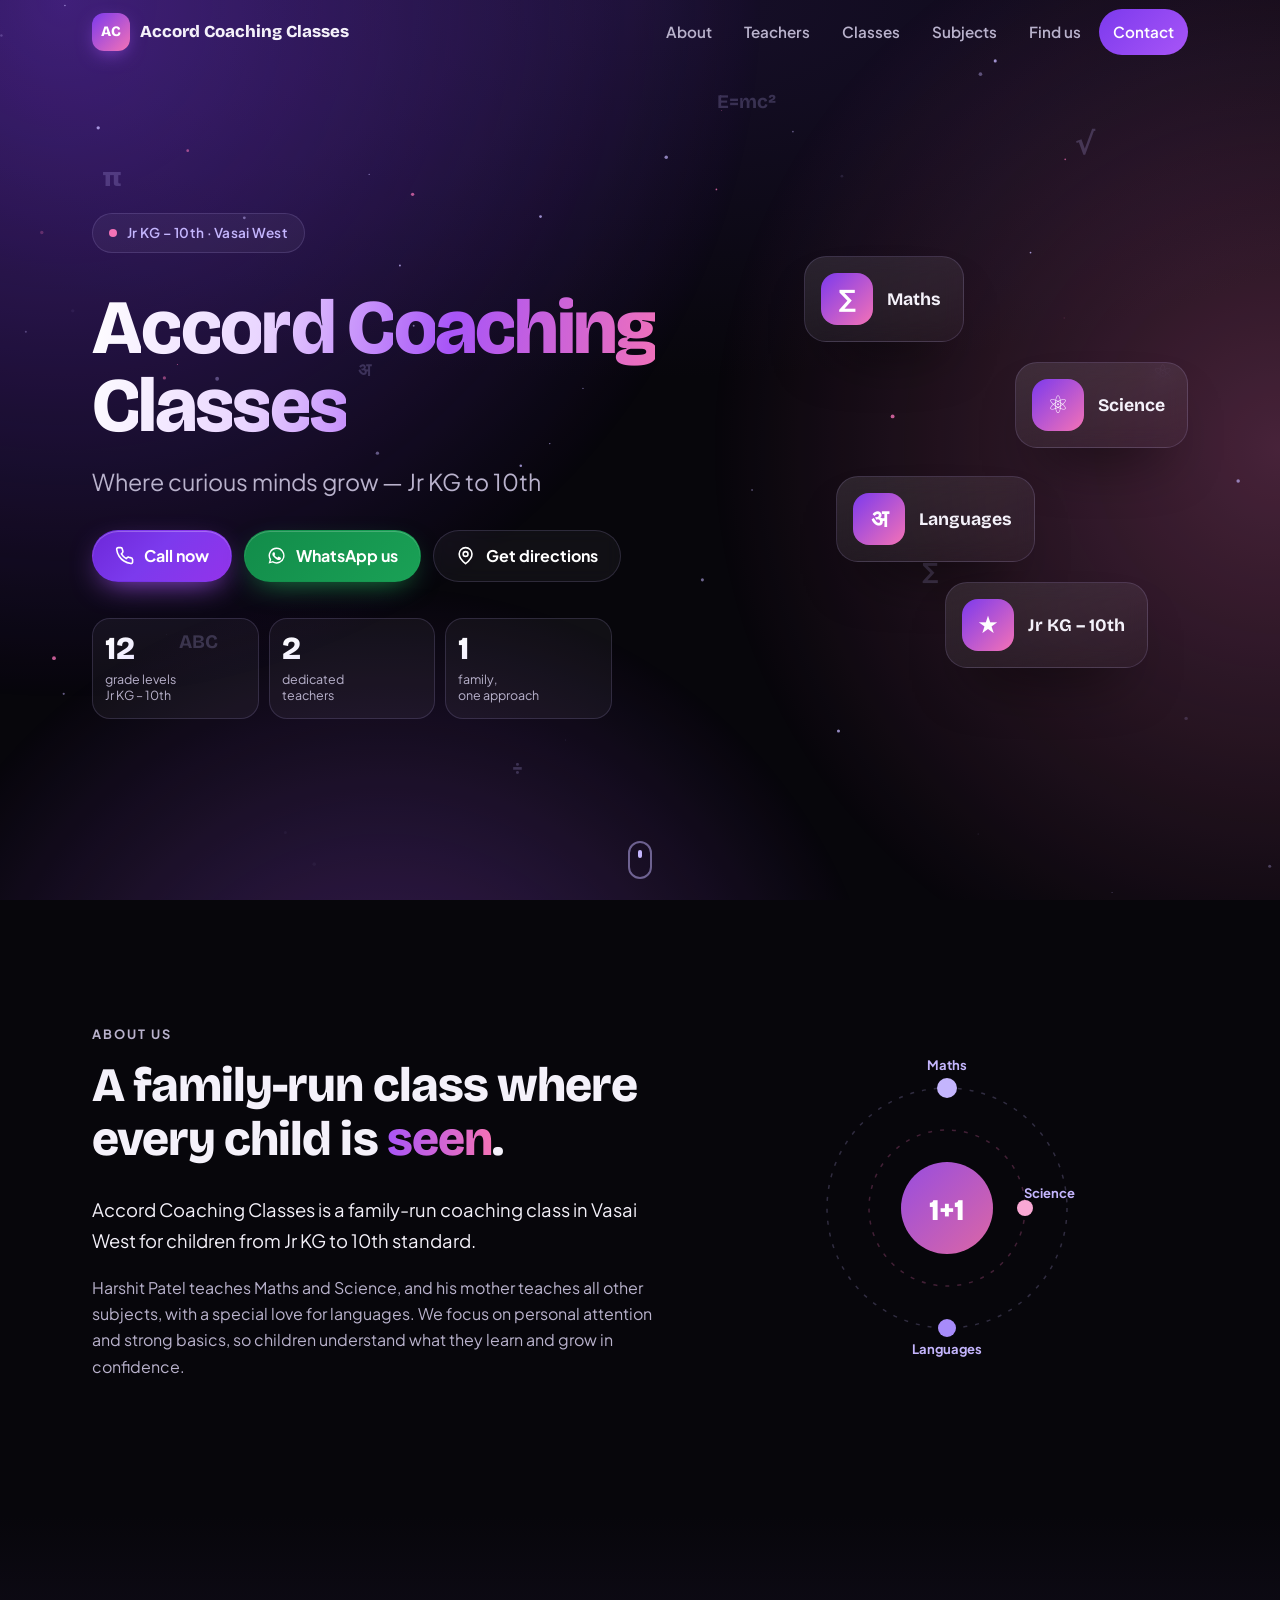
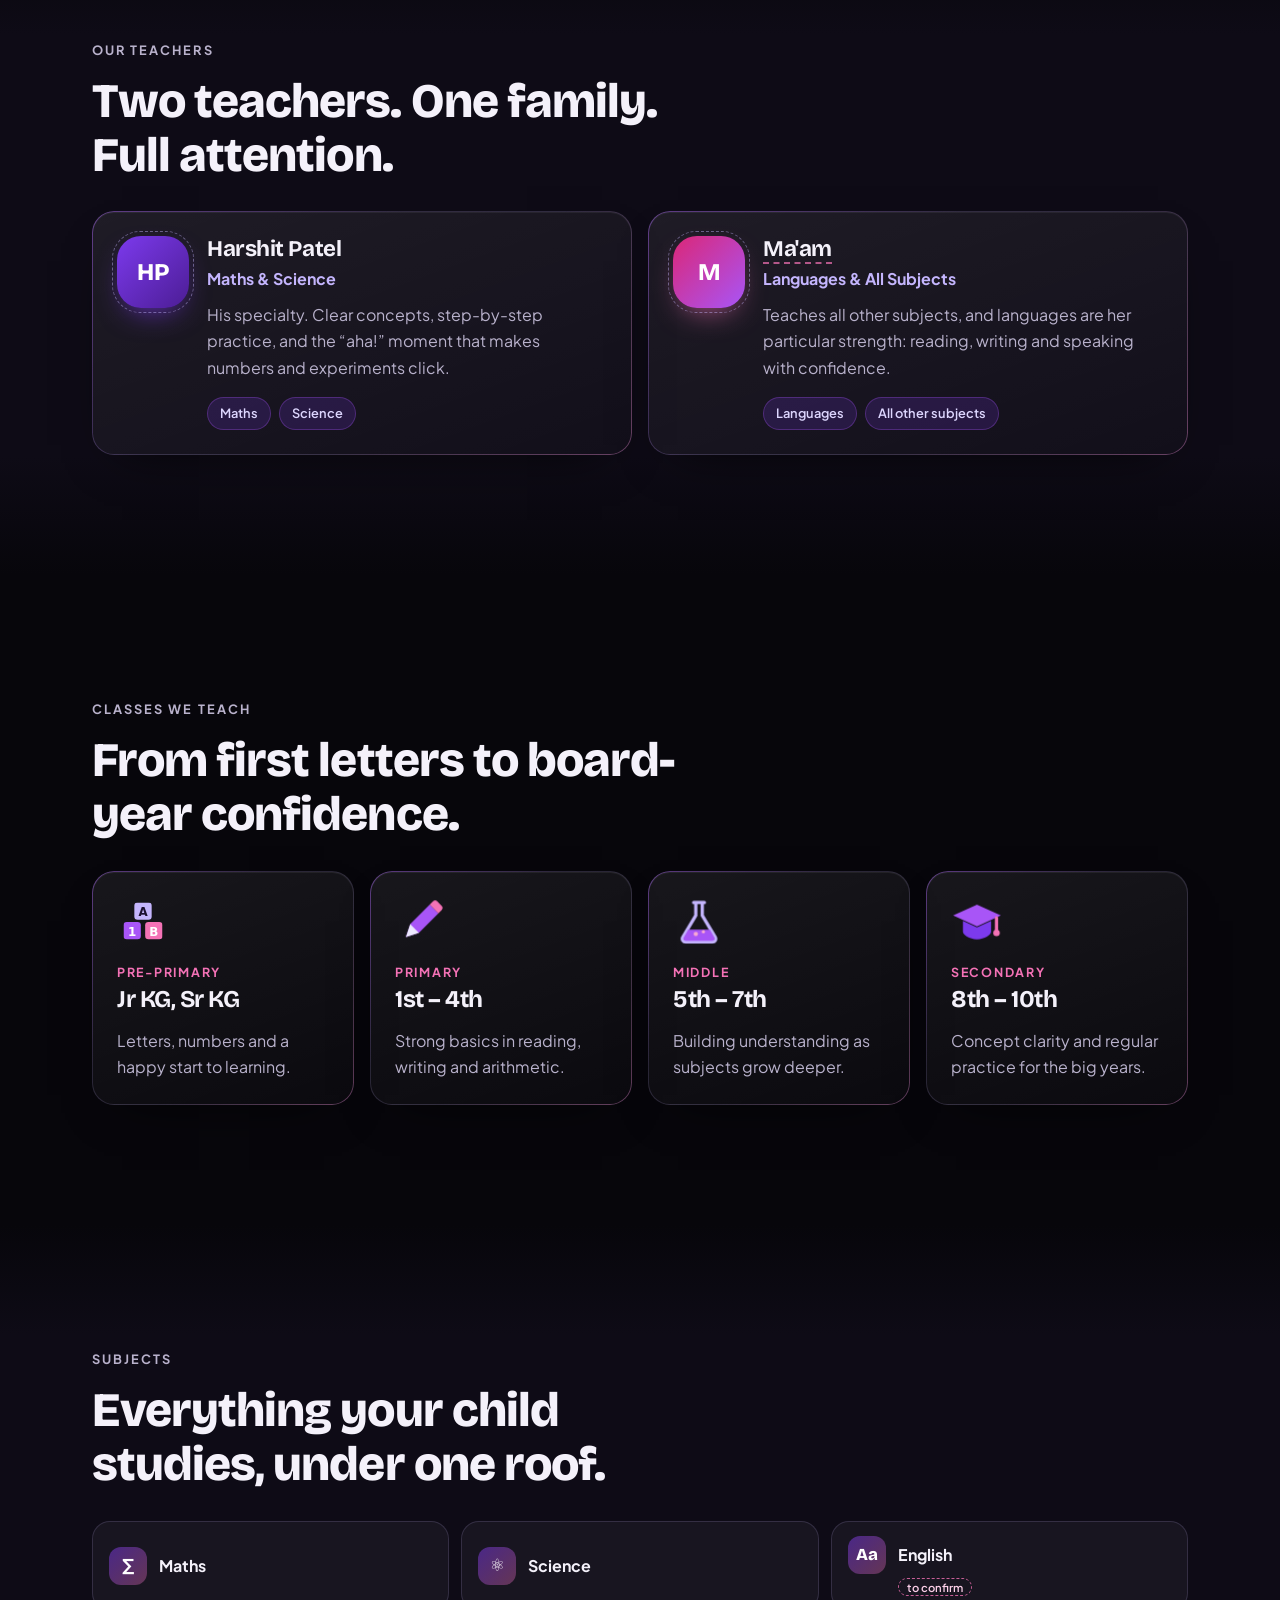
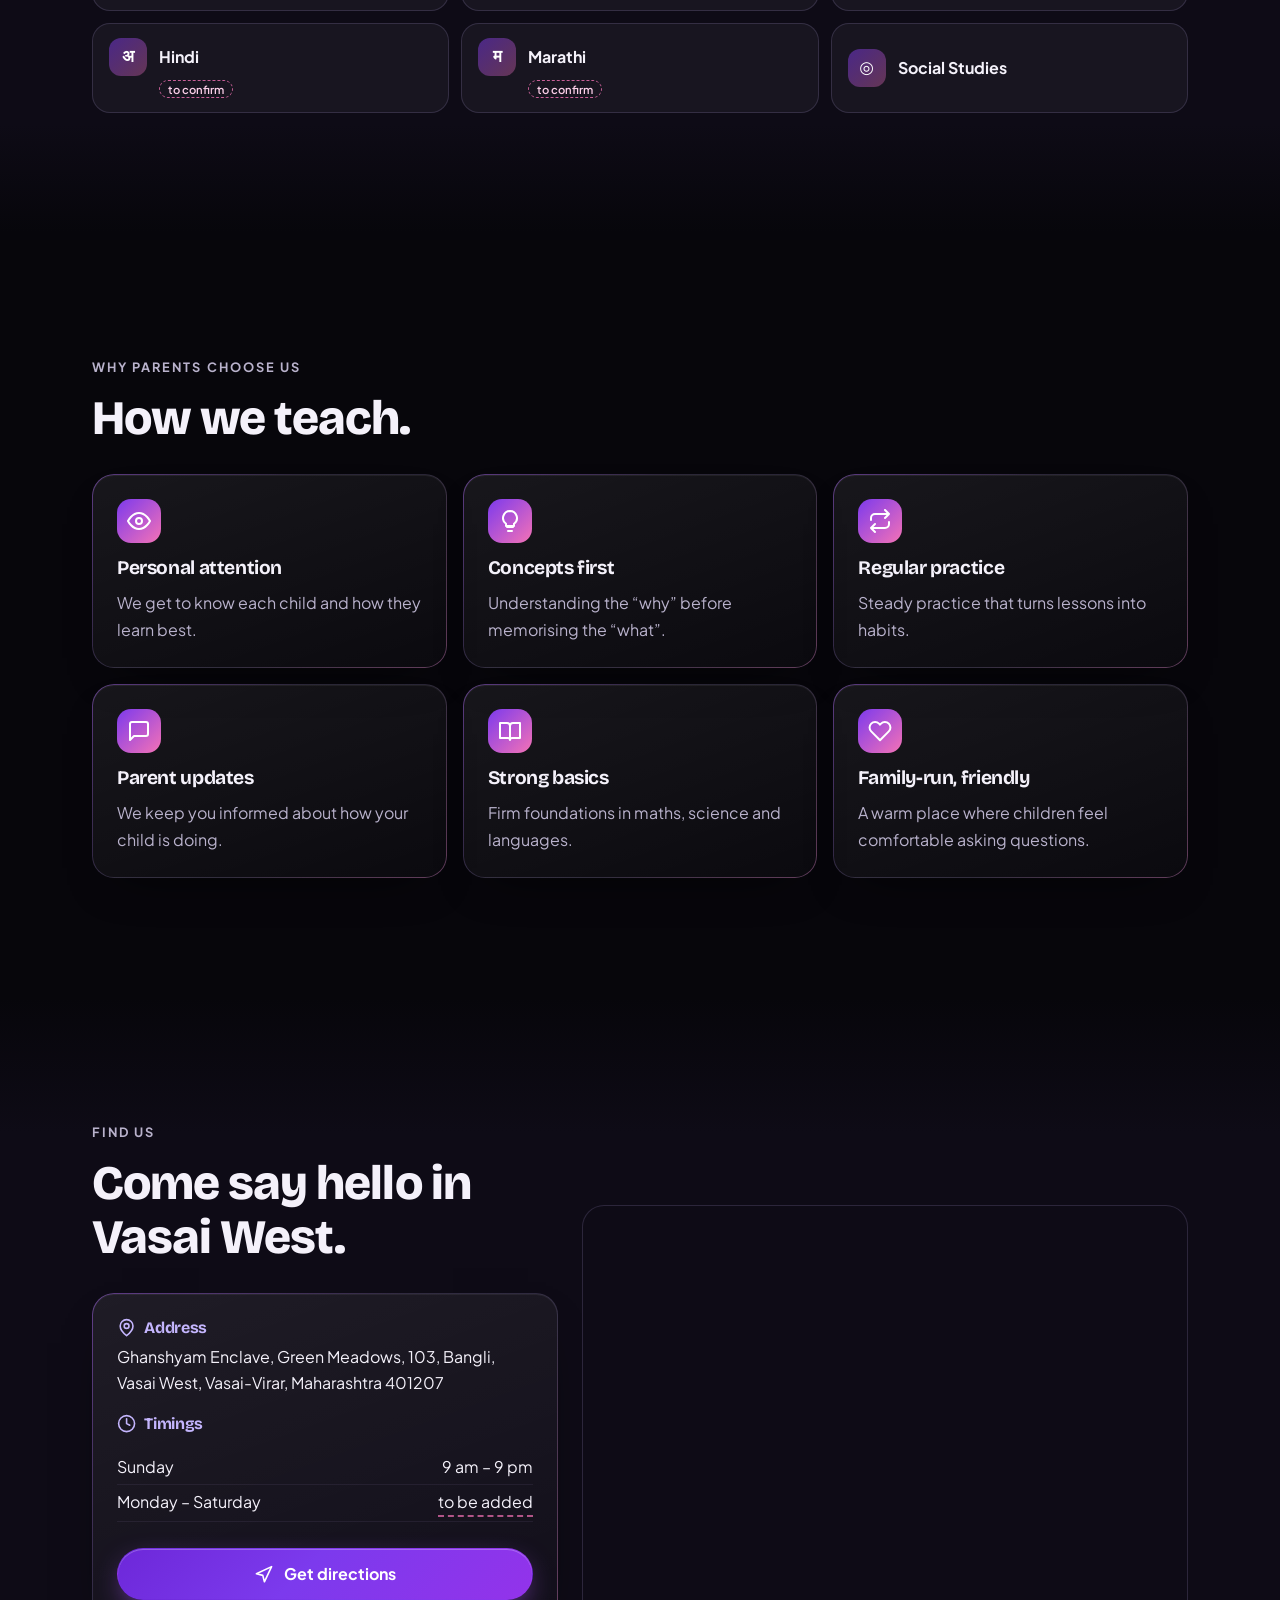
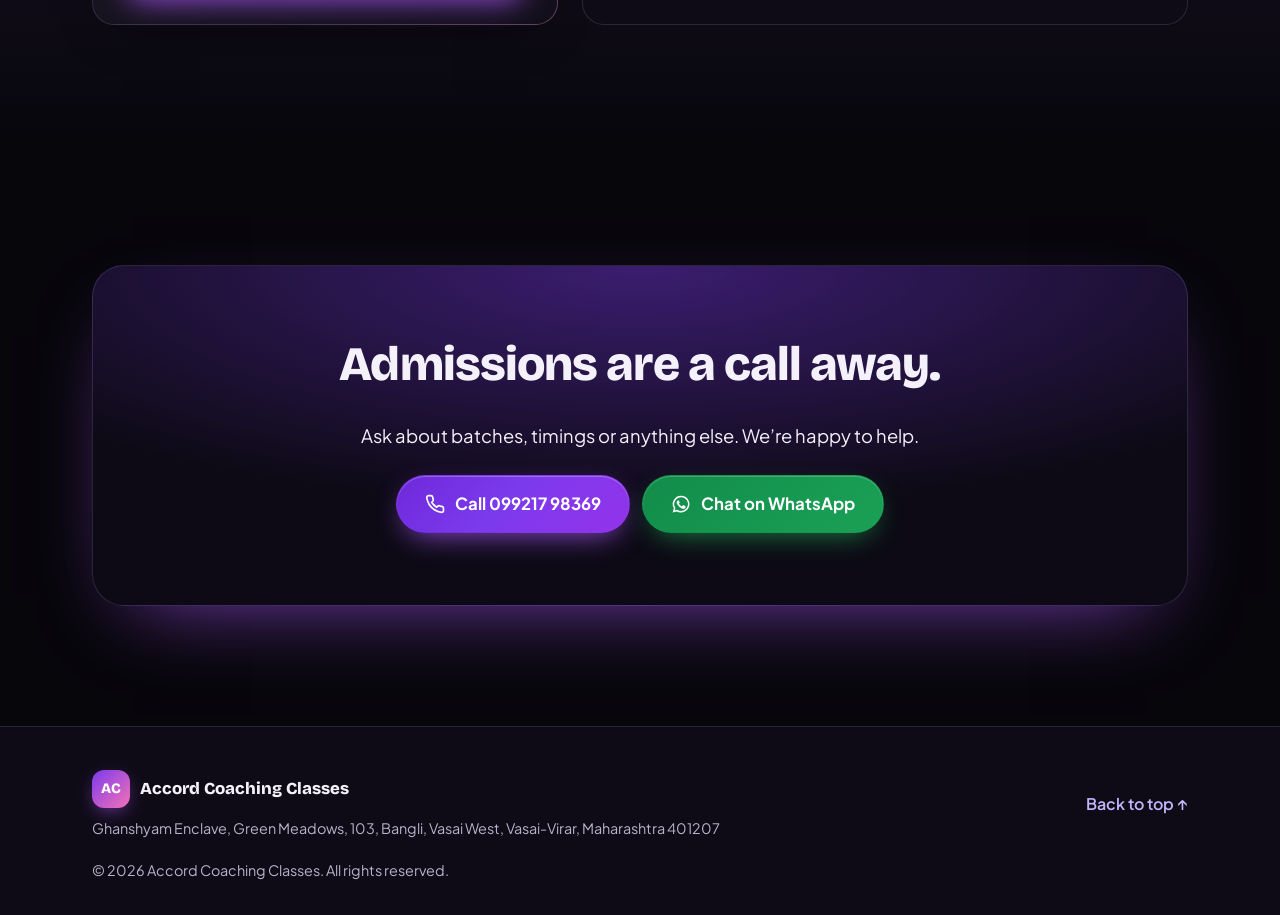
==== index.html @ a14f1a7f "Deploy site 2026-11-15T14:51Z" ====
<!doctype html>
<html lang="en">
<head>
  <meta charset="utf-8">
  <meta name="viewport" content="width=device-width, initial-scale=1, viewport-fit=cover">
  <title>Accord Coaching Classes, Vasai West | Jr KG to 10th</title>
  <meta name="description" content="Accord Coaching Classes, Vasai West: a family-run coaching class for Jr KG to 10th standard. Maths &amp; Science with Harshit Patel; languages and all other subjects with Ma'am.">
  <meta name="theme-color" content="#07060B">
  <meta name="color-scheme" content="dark">
  <link rel="canonical" href="https://harshipatel2006.github.io/accord-coaching-classes-vasai/">

  <meta property="og:type" content="website">
  <meta property="og:site_name" content="Accord Coaching Classes">
  <meta property="og:title" content="Accord Coaching Classes, Vasai West | Jr KG to 10th">
  <meta property="og:description" content="Jr KG to 10th. Maths &amp; Science with Harshit Patel; languages and all other subjects with Ma'am. Family-run, personal attention.">
  <meta property="og:image" content="https://harshipatel2006.github.io/accord-coaching-classes-vasai/assets/og-image.png">
  <meta property="og:image:width" content="1200">
  <meta property="og:image:height" content="630">
  <meta property="og:image:alt" content="Accord Coaching Classes, Vasai West: Jr KG to 10th, Maths, Science and languages">
  <meta property="og:url" content="https://harshipatel2006.github.io/accord-coaching-classes-vasai/">
  <meta property="og:locale" content="en_IN">
  <meta name="twitter:card" content="summary_large_image">
  <meta name="twitter:title" content="Accord Coaching Classes, Vasai West | Jr KG to 10th">
  <meta name="twitter:description" content="Jr KG to 10th. Maths &amp; Science, languages and all subjects. Family-run, personal attention.">
  <meta name="twitter:image" content="https://harshipatel2006.github.io/accord-coaching-classes-vasai/assets/og-image.png">

  <link rel="icon" href="assets/favicon.svg" type="image/svg+xml">
  <link rel="icon" href="assets/favicon-32.png" sizes="32x32" type="image/png">
  <link rel="apple-touch-icon" href="assets/apple-touch-icon.png">
  <link rel="preload" href="assets/fonts/bricolage.woff2" as="font" type="font/woff2" crossorigin>
  <link rel="preload" href="assets/fonts/jakarta.woff2" as="font" type="font/woff2" crossorigin>
  <link rel="stylesheet" href="styles.css">
  <script type="application/ld+json">{"@context":"https://schema.org","@type":["EducationalOrganization","LocalBusiness"],"name":"Accord Coaching Classes","description":"Family-run coaching classes in Vasai West for Jr KG to 10th standard.","address":{"@type":"PostalAddress","streetAddress":"Ghanshyam Enclave, Green Meadows, 103, Bangli, Vasai West, Vasai-Virar, Maharashtra 401207","addressLocality":"Vasai West","addressRegion":"Maharashtra","postalCode":"401207","addressCountry":"IN"},"telephone":"+919921798369","url":"https://harshipatel2006.github.io/accord-coaching-classes-vasai/","image":"https://harshipatel2006.github.io/accord-coaching-classes-vasai/assets/og-image.png","geo":{"@type":"GeoCoordinates","latitude":19.3645756,"longitude":72.8074277},"hasMap":"https://www.google.com/maps?q=19.3645756,72.8074277","openingHoursSpecification":[{"@type":"OpeningHoursSpecification","dayOfWeek":"https://schema.org/Sunday","opens":"09:00","closes":"21:00"}]}</script>
</head>
<body>
  <a class="skip" href="#main">Skip to content</a>

  <header class="topbar" id="top">
    <div class="wrap topbar__in">
      <a class="brand" href="#hero">
        <span class="brand__mark" aria-hidden="true">AC</span>
        <span class="brand__name">Accord Coaching Classes</span>
      </a>
      <nav class="nav" aria-label="Sections">
        <a href="#about">About</a>
        <a href="#teachers">Teachers</a>
        <a href="#classes">Classes</a>
        <a href="#subjects">Subjects</a>
        <a href="#find-us">Find us</a>
        <a class="nav__cta" href="#contact">Contact</a>
      </nav>
    </div>
  </header>

  <main id="main">
    <!-- 1. Hero -->
    <section class="hero" id="hero" aria-labelledby="hero-title">
      <div class="aurora" aria-hidden="true">
        <span class="aurora__blob aurora__blob--a"></span>
        <span class="aurora__blob aurora__blob--b"></span>
        <span class="aurora__blob aurora__blob--c"></span>
      </div>
      <canvas class="stars" id="stars" aria-hidden="true"></canvas>
      <div class="symbols" aria-hidden="true">
        <span style="--x:8%;--y:18%;--d:0s;--s:1.6rem">π</span>
        <span style="--x:84%;--y:14%;--d:-3s;--s:1.9rem">√</span>
        <span style="--x:72%;--y:62%;--d:-6s;--s:1.4rem">∑</span>
        <span style="--x:14%;--y:70%;--d:-2s;--s:1.2rem">ABC</span>
        <span style="--x:90%;--y:40%;--d:-8s;--s:1.5rem">⚛</span>
        <span style="--x:40%;--y:84%;--d:-5s;--s:1.3rem">÷</span>
        <span style="--x:56%;--y:10%;--d:-9s;--s:1.2rem">E=mc²</span>
        <span style="--x:28%;--y:40%;--d:-11s;--s:1.1rem">अ</span>
      </div>

      <div class="wrap hero__in">
        <p class="eyebrow reveal" data-reveal="up"><span class="dot" aria-hidden="true"></span> Jr KG – 10th · Vasai West</p>
        <h1 class="hero__title" id="hero-title"><span class="hero__name" data-letters>Accord Coaching Classes</span></h1>
        <p class="hero__tag reveal" data-reveal="up" style="--i:2">Where curious minds grow — Jr KG to 10th</p>
        <div class="hero__ctas reveal" data-reveal="up" style="--i:3">
          <a class="btn btn--primary" href="tel:+919921798369" data-ripple>
            <svg class="i" aria-hidden="true"><use href="#i-phone"/></svg> Call now
          </a>
          <a class="btn btn--wa" href="https://wa.me/919921798369?text=Hi%2C%20I%27d%20like%20to%20know%20about%20admissions" target="_blank" rel="noopener" data-ripple>
            <svg class="i" aria-hidden="true"><use href="#i-wa"/></svg> WhatsApp us
          </a>
          <a class="btn btn--ghost" href="https://www.google.com/maps/dir/?api=1&amp;destination=19.3645756%2C72.8074277" target="_blank" rel="noopener" data-ripple>
            <svg class="i" aria-hidden="true"><use href="#i-pin"/></svg> Get directions
          </a>
        </div>
        <ul class="stats reveal" data-reveal="up" style="--i:4" aria-label="At a glance">
          <li><strong><span data-count="12">12</span></strong><span>grade levels<br>Jr KG – 10th</span></li>
          <li><strong><span data-count="2">2</span></strong><span>dedicated<br>teachers</span></li>
          <li><strong>1</strong><span>family,<br>one approach</span></li>
        </ul>
      </div>
      <div class="hero__art" aria-hidden="true">
        <div class="tile tile--a"><span class="tile__sym">∑</span><span>Maths</span></div>
        <div class="tile tile--b"><span class="tile__sym">⚛</span><span>Science</span></div>
        <div class="tile tile--c"><span class="tile__sym">अ</span><span>Languages</span></div>
        <div class="tile tile--d"><span class="tile__sym">★</span><span>Jr KG – 10th</span></div>
      </div>
      <a class="scrollcue" href="#about" aria-label="Scroll to About"><span aria-hidden="true"></span></a>
    </section>

    <!-- 2. About -->
    <section class="section" id="about" aria-labelledby="about-title">
      <div class="wrap about">
        <div class="about__text">
          <p class="kicker reveal" data-reveal="up">About us</p>
          <h2 id="about-title" class="reveal" data-reveal="up" style="--i:1">A family-run class where every child is <em>seen</em>.</h2>
          <p class="lead reveal" data-reveal="up" style="--i:2">Accord Coaching Classes is a family-run coaching class in Vasai West for children from Jr KG to 10th standard.</p>
          <p class="reveal" data-reveal="up" style="--i:3">Harshit Patel teaches Maths and Science, and his mother teaches all other subjects, with a special love for languages. We focus on personal attention and strong basics, so children understand what they learn and grow in confidence.</p>
        </div>
        <div class="about__art reveal" data-reveal="scale" style="--i:2" aria-hidden="true">
          <svg viewBox="0 0 320 320" class="orbit">
            <defs>
              <linearGradient id="g-orb" x1="0" y1="0" x2="1" y2="1">
                <stop offset="0" stop-color="#A855F7"/><stop offset="1" stop-color="#F472B6"/>
              </linearGradient>
            </defs>
            <circle cx="160" cy="160" r="120" class="orbit__ring"/>
            <circle cx="160" cy="160" r="78" class="orbit__ring orbit__ring--2"/>
            <circle cx="160" cy="160" r="46" fill="url(#g-orb)" opacity=".9"/>
            <text x="160" y="172" text-anchor="middle" class="orbit__core">1+1</text>
            <g class="orbit__spin"><circle cx="160" cy="40" r="10" fill="#C4B5FD"/><text x="160" y="22" text-anchor="middle" class="orbit__lbl">Maths</text></g>
            <g class="orbit__spin orbit__spin--2"><circle cx="238" cy="160" r="8" fill="#F9A8D4"/><text x="262" y="150" text-anchor="middle" class="orbit__lbl">Science</text></g>
            <g class="orbit__spin orbit__spin--3"><circle cx="160" cy="280" r="9" fill="#A78BFA"/><text x="160" y="306" text-anchor="middle" class="orbit__lbl">Languages</text></g>
          </svg>
        </div>
      </div>
    </section>

    <!-- 3. Teachers -->
    <section class="section section--alt" id="teachers" aria-labelledby="teachers-title">
      <div class="wrap">
        <p class="kicker reveal" data-reveal="up">Our teachers</p>
        <h2 id="teachers-title" class="reveal" data-reveal="up" style="--i:1">Two teachers. One family. Full attention.</h2>
        <div class="grid grid--2">
          <article class="card teacher reveal" data-reveal="up" data-tilt style="--i:2">
            <div class="avatar" aria-hidden="true"><span>HP</span></div>
            <div>
              <h3>Harshit Patel</h3>
              <p class="teacher__role">Maths &amp; Science</p>
              <p>His specialty. Clear concepts, step-by-step practice, and the “aha!” moment that makes numbers and experiments click.</p>
              <ul class="tags"><li>Maths</li><li>Science</li></ul>
            </div>
          </article>
          <article class="card teacher reveal" data-reveal="up" data-tilt style="--i:3">
            <div class="avatar avatar--pink" aria-hidden="true"><span>M</span></div>
            <div>
              <h3><span class="ph">Ma'am</span></h3>
              <p class="teacher__role">Languages &amp; All Subjects</p>
              <p>Teaches all other subjects, and languages are her particular strength: reading, writing and speaking with confidence.</p>
              <ul class="tags"><li>Languages</li><li>All other subjects</li></ul>
            </div>
          </article>
        </div>
      </div>
    </section>

    <!-- 4. Classes -->
    <section class="section" id="classes" aria-labelledby="classes-title">
      <div class="wrap">
        <p class="kicker reveal" data-reveal="up">Classes we teach</p>
        <h2 id="classes-title" class="reveal" data-reveal="up" style="--i:1">From first letters to board-year confidence.</h2>
        <div class="grid grid--4">
          <article class="card level reveal" data-reveal="up" data-tilt style="--i:1">
            <svg class="level__icon" aria-hidden="true"><use href="#i-blocks"/></svg>
            <p class="level__band">Pre-Primary</p>
            <h3>Jr KG, Sr KG</h3>
            <p>Letters, numbers and a happy start to learning.</p>
          </article>
          <article class="card level reveal" data-reveal="up" data-tilt style="--i:2">
            <svg class="level__icon" aria-hidden="true"><use href="#i-pencil"/></svg>
            <p class="level__band">Primary</p>
            <h3>1st – 4th</h3>
            <p>Strong basics in reading, writing and arithmetic.</p>
          </article>
          <article class="card level reveal" data-reveal="up" data-tilt style="--i:3">
            <svg class="level__icon" aria-hidden="true"><use href="#i-flask"/></svg>
            <p class="level__band">Middle</p>
            <h3>5th – 7th</h3>
            <p>Building understanding as subjects grow deeper.</p>
          </article>
          <article class="card level reveal" data-reveal="up" data-tilt style="--i:4">
            <svg class="level__icon" aria-hidden="true"><use href="#i-cap"/></svg>
            <p class="level__band">Secondary</p>
            <h3>8th – 10th</h3>
            <p>Concept clarity and regular practice for the big years.</p>
          </article>
        </div>
      </div>
    </section>

    <!-- 5. Subjects -->
    <section class="section section--alt" id="subjects" aria-labelledby="subjects-title">
      <div class="wrap">
        <p class="kicker reveal" data-reveal="up">Subjects</p>
        <h2 id="subjects-title" class="reveal" data-reveal="up" style="--i:1">Everything your child studies, under one roof.</h2>
        <ul class="subjects">
          <li class="subject reveal" data-reveal="scale" style="--i:1"><span class="subject__sym" aria-hidden="true">∑</span>Maths</li>
          <li class="subject reveal" data-reveal="scale" style="--i:2"><span class="subject__sym" aria-hidden="true">⚛</span>Science</li>
          <li class="subject reveal" data-reveal="scale" style="--i:3"><span class="subject__sym" aria-hidden="true">Aa</span>English <small class="ph ph--tag">to confirm</small></li>
          <li class="subject reveal" data-reveal="scale" style="--i:4"><span class="subject__sym" aria-hidden="true">अ</span>Hindi <small class="ph ph--tag">to confirm</small></li>
          <li class="subject reveal" data-reveal="scale" style="--i:5"><span class="subject__sym" aria-hidden="true">म</span>Marathi <small class="ph ph--tag">to confirm</small></li>
          <li class="subject reveal" data-reveal="scale" style="--i:6"><span class="subject__sym" aria-hidden="true">◎</span>Social Studies</li>
        </ul>
      </div>
    </section>

    <!-- 6. Why parents choose us -->
    <section class="section" id="why" aria-labelledby="why-title">
      <div class="wrap">
        <p class="kicker reveal" data-reveal="up">Why parents choose us</p>
        <h2 id="why-title" class="reveal" data-reveal="up" style="--i:1">How we teach.</h2>
        <div class="grid grid--3">
          <article class="card why reveal" data-reveal="up" data-tilt style="--i:1"><svg class="why__icon" aria-hidden="true"><use href="#i-eye"/></svg><h3>Personal attention</h3><p>We get to know each child and how they learn best.</p></article>
          <article class="card why reveal" data-reveal="up" data-tilt style="--i:2"><svg class="why__icon" aria-hidden="true"><use href="#i-bulb"/></svg><h3>Concepts first</h3><p>Understanding the “why” before memorising the “what”.</p></article>
          <article class="card why reveal" data-reveal="up" data-tilt style="--i:3"><svg class="why__icon" aria-hidden="true"><use href="#i-repeat"/></svg><h3>Regular practice</h3><p>Steady practice that turns lessons into habits.</p></article>
          <article class="card why reveal" data-reveal="up" data-tilt style="--i:4"><svg class="why__icon" aria-hidden="true"><use href="#i-chat"/></svg><h3>Parent updates</h3><p>We keep you informed about how your child is doing.</p></article>
          <article class="card why reveal" data-reveal="up" data-tilt style="--i:5"><svg class="why__icon" aria-hidden="true"><use href="#i-book"/></svg><h3>Strong basics</h3><p>Firm foundations in maths, science and languages.</p></article>
          <article class="card why reveal" data-reveal="up" data-tilt style="--i:6"><svg class="why__icon" aria-hidden="true"><use href="#i-heart"/></svg><h3>Family-run, friendly</h3><p>A warm place where children feel comfortable asking questions.</p></article>
        </div>
      </div>
    </section>

    <!-- 8. Find us -->
    <section class="section section--alt" id="find-us" aria-labelledby="find-title">
      <div class="wrap find">
        <div class="find__info">
          <p class="kicker reveal" data-reveal="up">Find us</p>
          <h2 id="find-title" class="reveal" data-reveal="up" style="--i:1">Come say hello in Vasai West.</h2>
          <div class="card info reveal" data-reveal="up" style="--i:2">
            <h3><svg class="i" aria-hidden="true"><use href="#i-pin"/></svg> Address</h3>
            <address>Ghanshyam Enclave, Green Meadows, 103, Bangli, Vasai West, Vasai-Virar, Maharashtra 401207</address>
            
            <h3><svg class="i" aria-hidden="true"><use href="#i-clock"/></svg> Timings</h3>
            <ul class="hours"><li><span>Sunday</span><span>9 am – 9 pm</span></li><li><span>Monday – Saturday</span><span class="ph">to be added</span></li></ul>
            
            <a class="btn btn--primary btn--block" href="https://www.google.com/maps/dir/?api=1&amp;destination=19.3645756%2C72.8074277" target="_blank" rel="noopener" data-ripple><svg class="i" aria-hidden="true"><use href="#i-nav"/></svg> Get directions</a>
          </div>
        </div>
        <div class="map reveal" data-reveal="scale" style="--i:2">
          <iframe src="https://maps.google.com/maps?q=19.3645756,72.8074277&amp;z=17&amp;hl=en&amp;output=embed" title="Map showing Accord Coaching Classes in Vasai West" loading="lazy" referrerpolicy="no-referrer-when-downgrade" allowfullscreen></iframe>
          
        </div>
      </div>
    </section>

    <!-- 9. Contact -->
    <section class="section contact" id="contact" aria-labelledby="contact-title">
      <div class="wrap"><div class="contact__in reveal" data-reveal="scale">
        <h2 id="contact-title">Admissions are a call away.</h2>
        <p class="lead">Ask about batches, timings or anything else. We’re happy to help.</p>
        
        <div class="contact__ctas">
          <a class="btn btn--primary btn--lg" href="tel:+919921798369" data-ripple><svg class="i" aria-hidden="true"><use href="#i-phone"/></svg> Call 099217 98369</a>
          <a class="btn btn--wa btn--lg" href="https://wa.me/919921798369?text=Hi%2C%20I%27d%20like%20to%20know%20about%20admissions" target="_blank" rel="noopener" data-ripple><svg class="i" aria-hidden="true"><use href="#i-wa"/></svg> Chat on WhatsApp</a>
        </div>
        
        
      </div></div>
    </section>
  </main>

  <!-- 10. Footer -->
  <footer class="footer">
    <div class="wrap footer__in">
      <div>
        <p class="brand brand--footer"><span class="brand__mark" aria-hidden="true">AC</span> <span>Accord Coaching Classes</span></p>
        <p class="footer__addr">Ghanshyam Enclave, Green Meadows, 103, Bangli, Vasai West, Vasai-Virar, Maharashtra 401207</p>
        
      </div>
      <div class="footer__links">
        
        <a href="#hero">Back to top ↑</a>
      </div>
      <p class="footer__copy">© 2026 Accord Coaching Classes. All rights reserved.</p>
    </div>
  </footer>

  <!-- Sticky mobile action bar -->
  <nav class="actionbar" aria-label="Quick actions">
    <a href="tel:+919921798369"><svg class="i" aria-hidden="true"><use href="#i-phone"/></svg><span>Call</span></a>
    <a href="https://wa.me/919921798369?text=Hi%2C%20I%27d%20like%20to%20know%20about%20admissions" target="_blank" rel="noopener" class="actionbar__wa"><svg class="i" aria-hidden="true"><use href="#i-wa"/></svg><span>WhatsApp</span></a>
    <a href="https://www.google.com/maps/dir/?api=1&amp;destination=19.3645756%2C72.8074277" target="_blank" rel="noopener"><svg class="i" aria-hidden="true"><use href="#i-pin"/></svg><span>Directions</span></a>
  </nav>

  <svg width="0" height="0" style="position:absolute" aria-hidden="true">
    <symbol id="i-phone" viewBox="0 0 24 24"><path fill="none" stroke="currentColor" stroke-width="2" stroke-linecap="round" stroke-linejoin="round" d="M22 16.9v3a2 2 0 0 1-2.2 2 19.8 19.8 0 0 1-8.6-3.1 19.5 19.5 0 0 1-6-6A19.8 19.8 0 0 1 2.1 4.2 2 2 0 0 1 4.1 2h3a2 2 0 0 1 2 1.7c.1.9.4 1.8.7 2.7a2 2 0 0 1-.5 2.1L8 9.8a16 16 0 0 0 6 6l1.3-1.3a2 2 0 0 1 2.1-.4c.9.3 1.8.6 2.7.7a2 2 0 0 1 1.7 2z"/></symbol>
    <symbol id="i-wa" viewBox="0 0 24 24"><path fill="currentColor" d="M12 2a10 10 0 0 0-8.6 15.1L2 22l5-1.3A10 10 0 1 0 12 2zm0 18.2a8.2 8.2 0 0 1-4.2-1.2l-.3-.2-3 .8.8-2.9-.2-.3A8.2 8.2 0 1 1 12 20.2zm4.5-6.1c-.2-.1-1.5-.7-1.7-.8s-.4-.1-.6.1-.7.8-.8 1-.3.2-.6.1a6.7 6.7 0 0 1-3.3-2.9c-.3-.4.3-.4.7-1.3.1-.2 0-.3 0-.4l-.8-1.8c-.2-.5-.4-.4-.6-.4h-.5a1 1 0 0 0-.7.3 3 3 0 0 0-.9 2.2 5.2 5.2 0 0 0 1.1 2.7 11.8 11.8 0 0 0 4.5 4c1.7.7 2.3.8 3.2.6a2.7 2.7 0 0 0 1.8-1.2 2.2 2.2 0 0 0 .1-1.3c0-.1-.2-.2-.5-.3z"/></symbol>
    <symbol id="i-pin" viewBox="0 0 24 24"><path fill="none" stroke="currentColor" stroke-width="2" stroke-linecap="round" stroke-linejoin="round" d="M20 10c0 6-8 12-8 12S4 16 4 10a8 8 0 0 1 16 0z"/><circle cx="12" cy="10" r="3" fill="none" stroke="currentColor" stroke-width="2"/></symbol>
    <symbol id="i-nav" viewBox="0 0 24 24"><path fill="none" stroke="currentColor" stroke-width="2" stroke-linejoin="round" d="M3 11l19-9-9 19-2-8-8-2z"/></symbol>
    <symbol id="i-clock" viewBox="0 0 24 24"><circle cx="12" cy="12" r="10" fill="none" stroke="currentColor" stroke-width="2"/><path fill="none" stroke="currentColor" stroke-width="2" stroke-linecap="round" d="M12 6v6l4 2"/></symbol>
    <symbol id="i-ig" viewBox="0 0 24 24"><rect x="2" y="2" width="20" height="20" rx="5" fill="none" stroke="currentColor" stroke-width="2"/><circle cx="12" cy="12" r="4" fill="none" stroke="currentColor" stroke-width="2"/><circle cx="17.5" cy="6.5" r="1.2" fill="currentColor"/></symbol>
    <symbol id="i-blocks" viewBox="0 0 48 48"><rect x="6" y="24" width="16" height="16" rx="3" fill="#A855F7"/><rect x="26" y="24" width="16" height="16" rx="3" fill="#F472B6"/><rect x="16" y="6" width="16" height="16" rx="3" fill="#C4B5FD"/><text x="24" y="18.5" text-anchor="middle" font-size="11" font-weight="800" fill="#1B1030" font-family="system-ui">A</text><text x="14" y="36.5" text-anchor="middle" font-size="11" font-weight="800" fill="#fff" font-family="system-ui">1</text><text x="34" y="36.5" text-anchor="middle" font-size="11" font-weight="800" fill="#fff" font-family="system-ui">B</text></symbol>
    <symbol id="i-pencil" viewBox="0 0 48 48"><path d="M10 38l4-12L32 8l8 8-18 18-12 4z" fill="#A855F7"/><path d="M32 8l8 8 3-3a3 3 0 0 0 0-4l-4-4a3 3 0 0 0-4 0l-3 3z" fill="#F472B6"/><path d="M10 38l4-12 8 8-12 4z" fill="#EDE9FE"/></symbol>
    <symbol id="i-flask" viewBox="0 0 48 48"><path d="M19 6h10M21 6v12L9 38a3 3 0 0 0 2.6 4.5h24.8A3 3 0 0 0 39 38L27 18V6" fill="none" stroke="#C4B5FD" stroke-width="3" stroke-linecap="round" stroke-linejoin="round"/><path d="M14 31h20l4.2 7.3a2 2 0 0 1-1.7 3H11.5a2 2 0 0 1-1.7-3z" fill="#A855F7"/><circle cx="21" cy="35" r="2" fill="#F9A8D4"/><circle cx="28" cy="33" r="1.5" fill="#F9A8D4"/></symbol>
    <symbol id="i-cap" viewBox="0 0 48 48"><path d="M24 8L2 18l22 10 22-10z" fill="#A855F7"/><path d="M11 23v10c0 3 6 7 13 7s13-4 13-7V23l-13 6z" fill="#7C3AED"/><path d="M42 20v12" stroke="#F472B6" stroke-width="3" stroke-linecap="round"/><circle cx="42" cy="34" r="3" fill="#F472B6"/></symbol>
    <symbol id="i-eye" viewBox="0 0 24 24"><path fill="none" stroke="currentColor" stroke-width="2" d="M1 12s4-8 11-8 11 8 11 8-4 8-11 8-11-8-11-8z"/><circle cx="12" cy="12" r="3" fill="none" stroke="currentColor" stroke-width="2"/></symbol>
    <symbol id="i-bulb" viewBox="0 0 24 24"><path fill="none" stroke="currentColor" stroke-width="2" stroke-linecap="round" stroke-linejoin="round" d="M9 18h6M10 22h4M12 2a7 7 0 0 0-4 12.7V17h8v-2.3A7 7 0 0 0 12 2z"/></symbol>
    <symbol id="i-repeat" viewBox="0 0 24 24"><path fill="none" stroke="currentColor" stroke-width="2" stroke-linecap="round" stroke-linejoin="round" d="M17 1l4 4-4 4M3 11V9a4 4 0 0 1 4-4h14M7 23l-4-4 4-4M21 13v2a4 4 0 0 1-4 4H3"/></symbol>
    <symbol id="i-chat" viewBox="0 0 24 24"><path fill="none" stroke="currentColor" stroke-width="2" stroke-linejoin="round" d="M21 15a2 2 0 0 1-2 2H7l-4 4V5a2 2 0 0 1 2-2h14a2 2 0 0 1 2 2z"/></symbol>
    <symbol id="i-book" viewBox="0 0 24 24"><path fill="none" stroke="currentColor" stroke-width="2" stroke-linejoin="round" d="M2 4h7a3 3 0 0 1 3 3v14a2 2 0 0 0-2-2H2zM22 4h-7a3 3 0 0 0-3 3v14a2 2 0 0 1 2-2h8z"/></symbol>
    <symbol id="i-heart" viewBox="0 0 24 24"><path fill="none" stroke="currentColor" stroke-width="2" stroke-linejoin="round" d="M20.8 4.6a5.5 5.5 0 0 0-7.8 0L12 5.7l-1-1.1a5.5 5.5 0 0 0-7.8 7.8L12 21.2l8.8-8.8a5.5 5.5 0 0 0 0-7.8z"/></symbol>
  </svg>

  <script src="main.js" defer></script>
</body>
</html>
---- styles.css ----
@font-face {
  font-family: "Bricolage Grotesque";
  src: url("assets/fonts/bricolage.woff2") format("woff2");
  font-weight: 600 800;
  font-display: swap;
}
@font-face {
  font-family: "Plus Jakarta Sans";
  src: url("assets/fonts/jakarta.woff2") format("woff2");
  font-weight: 400 700;
  font-display: swap;
}

:root {
  --bg: #07060b;
  --bg-2: #0e0b16;
  --surface: rgba(255, 255, 255, .045);
  --surface-hi: rgba(255, 255, 255, .08);
  --border: rgba(196, 181, 253, .16);
  --purple: #7c3aed;
  --violet: #a855f7;
  --lilac: #c4b5fd;
  --pink: #f472b6;
  --text: #f4f1fa;
  --muted: #b9b2cc;
  --wa: #25d366;
  --radius: 22px;
  --display: "Bricolage Grotesque", "Trebuchet MS", system-ui, sans-serif;
  --body: "Plus Jakarta Sans", system-ui, -apple-system, "Segoe UI", Roboto, sans-serif;
  --ease: cubic-bezier(.2, .8, .2, 1);
  --bar-h: 0px;
  color-scheme: dark;
}

*, *::before, *::after { box-sizing: border-box; }
html { scroll-behavior: smooth; -webkit-text-size-adjust: 100%; scroll-padding-top: 72px; }
body {
  margin: 0;
  background: var(--bg);
  color: var(--text);
  font: 400 1rem/1.65 var(--body);
  overflow-x: hidden;
  padding-bottom: var(--bar-h);
  -webkit-font-smoothing: antialiased;
}
img, svg { display: block; max-width: 100%; }
a { color: inherit; }
h1, h2, h3 { font-family: var(--display); line-height: 1.12; margin: 0 0 .6em; letter-spacing: -.02em; }
h2 { font-size: clamp(1.75rem, 6.4vw, 3rem); font-weight: 800; max-width: 20ch; }
h2 em { font-style: normal; background: linear-gradient(90deg, var(--violet), var(--pink)); -webkit-background-clip: text; background-clip: text; color: transparent; }
h3 { font-size: 1.2rem; font-weight: 700; }
p { margin: 0 0 1em; }
address { font-style: normal; }
:focus-visible { outline: 3px solid var(--pink); outline-offset: 3px; border-radius: 8px; }

.wrap { width: min(1160px, 100%); margin: 0 auto; padding: 0 20px; }
.skip { position: absolute; left: 12px; top: -60px; z-index: 100; padding: 10px 16px; background: var(--text); color: var(--bg); border-radius: 10px; font-weight: 700; }
.skip:focus { top: 12px; }
.sr-only { position: absolute; width: 1px; height: 1px; padding: 0; margin: -1px; overflow: hidden; clip: rect(0 0 0 0); white-space: nowrap; border: 0; }
.i { width: 1.2em; height: 1.2em; flex: none; }

/* Placeholders the owner still needs to fill in */
.ph { border-bottom: 2px dashed rgba(244, 114, 182, .7); }
.ph--tag { border: 1px dashed rgba(244, 114, 182, .8); border-radius: 999px; padding: 1px 8px; font-size: .7rem; font-weight: 600; color: #fbcfe8; margin-left: 6px; vertical-align: middle; white-space: nowrap; }
.ph--block { display: inline-block; border: 2px dashed rgba(244, 114, 182, .6); border-radius: 14px; padding: 14px 20px; color: #fbcfe8; }
p.ph { display: inline-block; color: #fbcfe8; margin-bottom: 1em; }

/* Top bar */
.topbar { position: fixed; inset: 0 0 auto; z-index: 40; transition: background-color .3s, box-shadow .3s; }
.topbar.is-scrolled { background: rgba(7, 6, 11, .82); box-shadow: 0 1px 0 var(--border); -webkit-backdrop-filter: blur(12px); backdrop-filter: blur(12px); }
.topbar__in { display: flex; align-items: center; justify-content: space-between; height: 64px; }
.brand { display: flex; align-items: center; gap: 10px; text-decoration: none; font-family: var(--display); font-weight: 800; font-size: 1.05rem; min-height: 44px; min-width: 0; }
.brand__name { white-space: nowrap; overflow: hidden; text-overflow: ellipsis; }
.brand__mark { display: grid; place-items: center; width: 38px; height: 38px; flex: none; border-radius: 12px; background: linear-gradient(135deg, var(--purple), var(--pink)); color: #fff; font-size: .9rem; box-shadow: 0 6px 20px -6px rgba(168, 85, 247, .8); }
.nav { display: none; gap: 4px; align-items: center; }
.nav a { text-decoration: none; padding: 10px 14px; border-radius: 999px; color: var(--muted); font-weight: 600; font-size: .95rem; transition: color .2s, background-color .2s; }
.nav a:hover { color: var(--text); background: var(--surface-hi); }
.nav .nav__cta { color: #fff; background: linear-gradient(135deg, var(--purple), var(--violet)); }

/* Buttons */
.btn {
  position: relative; overflow: hidden; isolation: isolate;
  display: inline-flex; align-items: center; justify-content: center; gap: 10px;
  min-height: 52px; padding: 0 22px; border-radius: 999px;
  font: 700 1rem/1 var(--body); text-decoration: none; color: #fff;
  border: 1px solid transparent; -webkit-tap-highlight-color: transparent;
  transition: transform .25s var(--ease), box-shadow .25s var(--ease);
}
.btn:active { transform: scale(.97); }
.btn--primary { background: linear-gradient(135deg, #6d28d9, var(--purple) 45%, #9333ea); box-shadow: 0 10px 30px -10px rgba(168, 85, 247, .9), inset 0 1px 0 rgba(255, 255, 255, .25); }
.btn--wa { background: linear-gradient(135deg, #128c4a, #1aa156); box-shadow: 0 10px 30px -12px rgba(37, 211, 102, .7), inset 0 1px 0 rgba(255, 255, 255, .2); }
.btn--ghost { background: var(--surface); border-color: var(--border); -webkit-backdrop-filter: blur(8px); backdrop-filter: blur(8px); }
.btn--block { width: 100%; margin-top: 8px; }
.btn--lg { min-height: 58px; padding: 0 28px; font-size: 1.05rem; }
@media (hover: hover) {
  .btn:hover { transform: translateY(-2px); }
  .btn--primary:hover { box-shadow: 0 16px 40px -10px rgba(168, 85, 247, 1), inset 0 1px 0 rgba(255, 255, 255, .25); }
}
.ripple { position: absolute; z-index: -1; border-radius: 50%; width: 20px; height: 20px; margin: -10px 0 0 -10px; background: rgba(255, 255, 255, .45); pointer-events: none; animation: ripple .6s var(--ease) forwards; }
@keyframes ripple { from { transform: scale(0); opacity: .8; } to { transform: scale(24); opacity: 0; } }

/* Hero */
.hero { position: relative; min-height: 100svh; display: flex; align-items: center; padding: 104px 0 72px; overflow: hidden; isolation: isolate; }
.aurora { position: absolute; inset: 0; z-index: -3; background: radial-gradient(120% 70% at 50% 0%, #170f2a 0%, var(--bg) 60%); }
.aurora__blob { position: absolute; border-radius: 50%; will-change: transform; opacity: .85; }
.aurora__blob--a { width: 110vmax; height: 110vmax; left: -50vmax; top: -55vmax; background: radial-gradient(closest-side, rgba(124, 58, 237, .55), rgba(124, 58, 237, 0)); animation: drift-a 18s ease-in-out infinite alternate; }
.aurora__blob--b { width: 90vmax; height: 90vmax; right: -45vmax; top: -10vmax; background: radial-gradient(closest-side, rgba(244, 114, 182, .32), rgba(244, 114, 182, 0)); animation: drift-b 22s ease-in-out infinite alternate; }
.aurora__blob--c { width: 80vmax; height: 80vmax; left: -10vmax; bottom: -55vmax; background: radial-gradient(closest-side, rgba(168, 85, 247, .4), rgba(168, 85, 247, 0)); animation: drift-c 26s ease-in-out infinite alternate; }
@keyframes drift-a { to { transform: translate3d(18vmax, 10vmax, 0) scale(1.1); } }
@keyframes drift-b { to { transform: translate3d(-14vmax, 16vmax, 0) scale(.92); } }
@keyframes drift-c { to { transform: translate3d(12vmax, -14vmax, 0) scale(1.08); } }
.stars { position: absolute; inset: 0; z-index: -2; width: 100%; height: 100%; }
.symbols { position: absolute; inset: 0; z-index: -1; pointer-events: none; }
.symbols span {
  position: absolute; left: var(--x); top: var(--y); font: 700 var(--s) var(--display);
  color: rgba(196, 181, 253, .22); animation: float 14s ease-in-out var(--d) infinite; will-change: transform;
}
@keyframes float {
  0%, 100% { transform: translate3d(0, 0, 0) rotate(-6deg); }
  50% { transform: translate3d(10px, -26px, 0) rotate(8deg); }
}
.hero__in { position: relative; }
.eyebrow { display: inline-flex; align-items: center; gap: 10px; padding: 8px 16px; border-radius: 999px; background: var(--surface); border: 1px solid var(--border); font-size: .85rem; font-weight: 600; color: var(--lilac); letter-spacing: .02em; }
.dot { width: 8px; height: 8px; border-radius: 50%; background: var(--pink); box-shadow: 0 0 0 0 rgba(244, 114, 182, .7); animation: pulse 2s infinite; }
@keyframes pulse { 70% { box-shadow: 0 0 0 10px rgba(244, 114, 182, 0); } 100% { box-shadow: 0 0 0 0 rgba(244, 114, 182, 0); } }
.hero__title { font-size: clamp(2.6rem, 12.5vw, 6.2rem); font-weight: 800; letter-spacing: -.035em; line-height: 1.02; margin: 22px 0 18px; max-width: 14ch; }
.hero__name { --name-grad: linear-gradient(100deg, #fff 0%, #e9d5ff 30%, var(--violet) 62%, var(--pink) 100%); background: var(--name-grad); -webkit-background-clip: text; background-clip: text; color: transparent; }
.hero__name.ph { border-bottom: 0; text-decoration: underline dashed rgba(244, 114, 182, .6); text-decoration-thickness: 3px; text-underline-offset: 10px; }
.hero__name .w { display: inline-block; white-space: nowrap; }
.hero__name .l { display: inline-block; background: var(--name-grad); -webkit-background-clip: text; background-clip: text; opacity: 0; transform: translate3d(0, .5em, 0) rotate(6deg); animation: letter .8s var(--ease) forwards; animation-delay: calc(var(--n) * 45ms + 150ms); }
@keyframes letter { to { opacity: 1; transform: none; } }
.hero__tag { font-size: clamp(1.1rem, 4.6vw, 1.45rem); color: var(--muted); max-width: 32ch; margin-bottom: 28px; }
.hero__ctas { display: grid; gap: 12px; max-width: 420px; }
.stats { display: grid; grid-template-columns: repeat(3, minmax(0, 1fr)); gap: 10px; list-style: none; padding: 0; margin: 36px 0 0; max-width: 520px; }
.stats li { padding: 14px 12px; border-radius: 18px; background: var(--surface); border: 1px solid var(--border); min-width: 0; }
.stats strong { display: block; font: 800 2rem/1 var(--display); background: linear-gradient(135deg, #fff, var(--lilac)); -webkit-background-clip: text; background-clip: text; color: transparent; }
.stats li > span { display: block; margin-top: 6px; font-size: .78rem; line-height: 1.35; color: var(--muted); }
.hero__art { display: none; }
.tile { position: absolute; display: flex; align-items: center; gap: 14px; padding: 16px 22px 16px 16px; border-radius: 22px; font: 700 1.1rem var(--display);
  background: linear-gradient(160deg, rgba(255, 255, 255, .1), rgba(255, 255, 255, .03)); border: 1px solid var(--border);
  -webkit-backdrop-filter: blur(10px); backdrop-filter: blur(10px); box-shadow: 0 30px 60px -30px rgba(0, 0, 0, .9); animation: float 12s ease-in-out infinite; }
.tile__sym { display: grid; place-items: center; width: 52px; height: 52px; border-radius: 16px; font-size: 1.5rem; color: #fff; background: linear-gradient(135deg, var(--purple), var(--pink)); }
.tile--a { left: 4%; top: 6%; }
.tile--b { right: 0; top: 30%; animation-delay: -3s; }
.tile--c { left: 12%; top: 56%; animation-delay: -6s; }
.tile--d { right: 10%; top: 80%; animation-delay: -9s; }
.scrollcue { position: absolute; left: 50%; bottom: calc(var(--bar-h) + 18px); width: 44px; height: 44px; margin-left: -22px; display: none; place-items: center; }
.scrollcue span { width: 24px; height: 38px; border: 2px solid rgba(196, 181, 253, .5); border-radius: 14px; position: relative; }
.scrollcue span::after { content: ""; position: absolute; left: 50%; top: 7px; width: 4px; height: 8px; margin-left: -2px; border-radius: 2px; background: var(--lilac); animation: cue 1.8s infinite; }
@keyframes cue { 0% { transform: translateY(0); opacity: 1; } 80%, 100% { transform: translateY(12px); opacity: 0; } }

/* Sections */
.section { position: relative; padding: 84px 0; }
.section--alt { background: linear-gradient(180deg, var(--bg) 0%, var(--bg-2) 18%, var(--bg-2) 82%, var(--bg) 100%); }
.kicker { display: inline-block; font-size: .8rem; font-weight: 700; letter-spacing: .16em; text-transform: uppercase; color: var(--pink); margin-bottom: 14px; }
.lead { font-size: 1.15rem; color: var(--text); }
.section p { color: var(--muted); }
.section .lead { color: var(--text); }

.about { display: grid; gap: 36px; align-items: center; }
.orbit { width: min(320px, 80vw); margin: 0 auto; overflow: visible; }
.orbit__ring { fill: none; stroke: rgba(196, 181, 253, .22); stroke-width: 1.5; stroke-dasharray: 4 8; }
.orbit__ring--2 { stroke: rgba(244, 114, 182, .25); }
.orbit__core { font: 800 30px var(--display); fill: #fff; }
.orbit__lbl { font: 700 13px var(--body); fill: var(--lilac); }
.orbit__spin { transform-origin: 160px 160px; animation: spin 28s linear infinite; }
.orbit__spin--2 { animation-duration: 20s; animation-direction: reverse; }
.orbit__spin--3 { animation-duration: 36s; }
.orbit__spin .orbit__lbl { animation: inherit; animation-direction: reverse; transform-box: fill-box; transform-origin: center; }
@keyframes spin { to { transform: rotate(360deg); } }

.grid { display: grid; gap: 16px; margin-top: 28px; }
.card {
  position: relative; padding: 24px; border-radius: var(--radius);
  background: linear-gradient(160deg, rgba(255, 255, 255, .07), rgba(255, 255, 255, .02));
  border: 1px solid var(--border);
  box-shadow: 0 20px 50px -30px rgba(0, 0, 0, .9), inset 0 1px 0 rgba(255, 255, 255, .06);
  transform-style: preserve-3d;
  transition: transform .5s var(--ease), border-color .3s;
}
.card::before { content: ""; position: absolute; inset: -1px; border-radius: inherit; padding: 1px; background: linear-gradient(135deg, rgba(168, 85, 247, .7), transparent 40%, transparent 60%, rgba(244, 114, 182, .5)); -webkit-mask: linear-gradient(#000 0 0) content-box, linear-gradient(#000 0 0); -webkit-mask-composite: xor; mask-composite: exclude; opacity: .55; pointer-events: none; }
.card p:last-child { margin-bottom: 0; }
.card:active { transform: scale(.985); }

.teacher { display: grid; gap: 18px; align-items: start; }
@media (min-width: 480px) { .teacher { grid-template-columns: auto minmax(0, 1fr); } }
.teacher h3 { font-size: 1.4rem; margin-bottom: 4px; }
.teacher__role { color: var(--lilac) !important; font-weight: 700; margin-bottom: 10px; }
.avatar { position: relative; width: 72px; height: 72px; border-radius: 24px; display: grid; place-items: center; background: linear-gradient(135deg, var(--purple), #4c1d95); font: 800 1.5rem var(--display); color: #fff; box-shadow: 0 12px 30px -12px rgba(124, 58, 237, .9); }
.avatar--pink { background: linear-gradient(135deg, #db2777, var(--violet)); box-shadow: 0 12px 30px -12px rgba(244, 114, 182, .8); }
.avatar::after { content: ""; position: absolute; inset: -5px; border-radius: 28px; border: 1.5px dashed rgba(196, 181, 253, .45); animation: spin 30s linear infinite; }
.tags { display: flex; flex-wrap: wrap; gap: 8px; list-style: none; padding: 0; margin: 14px 0 0; }
.tags li { font-size: .8rem; font-weight: 600; padding: 5px 12px; border-radius: 999px; background: rgba(124, 58, 237, .18); color: #ddd6fe; border: 1px solid rgba(168, 85, 247, .3); }

.level__icon { width: 52px; height: 52px; margin-bottom: 14px; }
.level__band { font-size: .78rem !important; font-weight: 700; text-transform: uppercase; letter-spacing: .14em; color: var(--pink) !important; margin-bottom: 4px; }
.level h3 { font-size: 1.5rem; }

.subjects { display: grid; grid-template-columns: repeat(2, minmax(0, 1fr)); gap: 12px; list-style: none; padding: 0; margin: 28px 0 0; }
.subject { display: grid; grid-template-columns: 38px minmax(0, 1fr); align-items: center; gap: 4px 12px; line-height: 1.25; min-height: 64px; padding: 14px 16px; border-radius: 18px; background: var(--surface); border: 1px solid var(--border); font-weight: 700; }
.subject__sym { display: grid; place-items: center; width: 38px; height: 38px; border-radius: 12px; background: linear-gradient(135deg, rgba(124, 58, 237, .5), rgba(244, 114, 182, .35)); font: 800 1.05rem var(--display); color: #fff; }
.subject .ph--tag { grid-column: 2; justify-self: start; margin-left: 0; }

.why__icon { width: 44px; height: 44px; padding: 10px; border-radius: 14px; color: #fff; background: linear-gradient(135deg, var(--purple), var(--pink)); margin-bottom: 14px; }

.find { display: grid; gap: 24px; }
.info h3 { display: flex; align-items: center; gap: 8px; font-size: 1rem; color: var(--lilac); margin: 0 0 6px; }
.info address, .info .hours { margin-bottom: 18px; color: var(--text); }
.hours { list-style: none; padding: 0; }
.hours li { display: flex; justify-content: space-between; gap: 12px; padding: 4px 0; border-bottom: 1px solid rgba(196, 181, 253, .08); }
.map { position: relative; min-height: 320px; border-radius: var(--radius); overflow: hidden; border: 1px solid var(--border); background: var(--bg-2); }
.map iframe { position: absolute; inset: 0; width: 100%; height: 100%; border: 0; filter: invert(.9) hue-rotate(200deg) saturate(.7) contrast(.9); }
.map__ph { position: absolute; inset: 0; display: grid; place-content: center; justify-items: center; gap: 10px; color: var(--lilac); background: radial-gradient(circle at 50% 45%, rgba(124, 58, 237, .3), transparent 60%), repeating-linear-gradient(0deg, rgba(196, 181, 253, .06) 0 1px, transparent 1px 40px), repeating-linear-gradient(90deg, rgba(196, 181, 253, .06) 0 1px, transparent 1px 40px); }
.map__ph .i { width: 44px; height: 44px; }

.contact { padding-bottom: 96px; }
.contact__in { text-align: center; padding: 48px 22px; border-radius: 32px; background: radial-gradient(120% 120% at 50% 0%, rgba(124, 58, 237, .45), rgba(14, 11, 22, .9) 60%); border: 1px solid var(--border); box-shadow: 0 30px 80px -40px rgba(168, 85, 247, .8); }
.contact__in h2 { margin-left: auto; margin-right: auto; }
.contact__ctas { display: grid; gap: 12px; max-width: 420px; margin: 24px auto 0; }

.footer { padding: 40px 0 32px; border-top: 1px solid var(--border); background: var(--bg-2); }
.footer__in { display: grid; gap: 18px; }
.brand--footer { margin: 0 0 6px; }
.footer__addr, .footer__copy { color: var(--muted); font-size: .9rem; margin: 0; }
.footer__links { display: flex; flex-wrap: wrap; gap: 8px 20px; }
.footer__links a { display: inline-flex; align-items: center; gap: 8px; min-height: 44px; color: var(--lilac); text-decoration: none; font-weight: 600; }

/* Sticky mobile action bar */
.actionbar {
  position: fixed; z-index: 50; left: 10px; right: 10px; bottom: calc(10px + env(safe-area-inset-bottom));
  display: grid; grid-template-columns: repeat(3, minmax(0, 1fr)); gap: 6px; padding: 6px;
  border-radius: 22px; background: rgba(18, 13, 30, .86); border: 1px solid var(--border);
  -webkit-backdrop-filter: blur(14px); backdrop-filter: blur(14px);
  box-shadow: 0 16px 40px -10px rgba(0, 0, 0, .8);
  transform: translateY(0); transition: transform .4s var(--ease);
}
.actionbar a { display: flex; flex-direction: column; align-items: center; justify-content: center; gap: 3px; min-height: 54px; border-radius: 16px; text-decoration: none; font-size: .78rem; font-weight: 700; color: var(--text); -webkit-tap-highlight-color: transparent; transition: transform .2s; }
.actionbar a:active { transform: scale(.94); }
.actionbar a:first-child { background: linear-gradient(135deg, var(--purple), var(--violet)); }
.actionbar .actionbar__wa { background: rgba(37, 211, 102, .16); color: #b7f5cf; }
.actionbar a:last-child { background: var(--surface-hi); }
body { --bar-h: calc(84px + env(safe-area-inset-bottom)); }

/* Scroll reveal */
.js .reveal { opacity: 0; transform: translate3d(0, 28px, 0); transition: opacity .8s var(--ease), transform .8s var(--ease); transition-delay: calc(var(--i, 0) * 90ms); }
.js .reveal[data-reveal="scale"] { transform: scale(.92); }
.js .reveal.in { opacity: 1; transform: none; }
.js .hero .reveal { transition-delay: calc(var(--i, 0) * 120ms + 500ms); }

@media (min-width: 640px) {
  .wrap { padding: 0 32px; }
  .hero__ctas { grid-template-columns: repeat(2, max-content); max-width: none; }
  .hero__ctas .btn--ghost { grid-column: span 2; justify-self: start; }
  .grid--2, .grid--4, .grid--3 { grid-template-columns: repeat(2, minmax(0, 1fr)); }
  .subjects { grid-template-columns: repeat(3, minmax(0, 1fr)); }
  .contact__ctas { grid-template-columns: repeat(2, max-content); justify-content: center; max-width: none; }
}
@media (min-width: 960px) {
  .nav { display: flex; }
  .actionbar { display: none; }
  body { --bar-h: 0px; }
  .hero__art { display: none; }
.tile { position: absolute; display: flex; align-items: center; gap: 14px; padding: 16px 22px 16px 16px; border-radius: 22px; font: 700 1.1rem var(--display);
  background: linear-gradient(160deg, rgba(255, 255, 255, .1), rgba(255, 255, 255, .03)); border: 1px solid var(--border);
  -webkit-backdrop-filter: blur(10px); backdrop-filter: blur(10px); box-shadow: 0 30px 60px -30px rgba(0, 0, 0, .9); animation: float 12s ease-in-out infinite; }
.tile__sym { display: grid; place-items: center; width: 52px; height: 52px; border-radius: 16px; font-size: 1.5rem; color: #fff; background: linear-gradient(135deg, var(--purple), var(--pink)); }
.tile--a { left: 4%; top: 6%; }
.tile--b { right: 0; top: 30%; animation-delay: -3s; }
.tile--c { left: 12%; top: 56%; animation-delay: -6s; }
.tile--d { right: 10%; top: 80%; animation-delay: -9s; }
.scrollcue { display: grid; }
  .hero__ctas { grid-template-columns: repeat(3, max-content); }
  .hero__ctas .btn--ghost { grid-column: auto; }
  .hero__title { font-size: clamp(3.5rem, 6vw, 5.4rem); }
  .hero__tag, .stats { max-width: 520px; }
  .hero__art { display: block; position: absolute; right: max(32px, calc((100vw - 1160px) / 2 + 32px)); top: 50%; width: 400px; height: 440px; transform: translateY(-50%); }
  .section { padding: 120px 0; }
  .about { grid-template-columns: 1.2fr 1fr; }
  .grid--4 { grid-template-columns: repeat(4, minmax(0, 1fr)); }
  .grid--3 { grid-template-columns: repeat(3, minmax(0, 1fr)); }
  .find { grid-template-columns: minmax(0, 1fr) minmax(0, 1.3fr); align-items: end; }
  .map { min-height: 420px; }
  .contact__in { padding: 72px 40px; }
  .footer__in { grid-template-columns: 1fr auto; align-items: center; }
  .footer__copy { grid-column: 1 / -1; }
  .card:active { transform: none; }
}

@media (prefers-reduced-motion: reduce) {
  html { scroll-behavior: auto; }
  *, *::before, *::after { animation-duration: .01ms !important; animation-iteration-count: 1 !important; transition-duration: .01ms !important; transition-delay: 0s !important; }
  .aurora__blob, .symbols span, .tile, .orbit__spin, .avatar::after { animation: none !important; }
  .stars { display: none; }
}
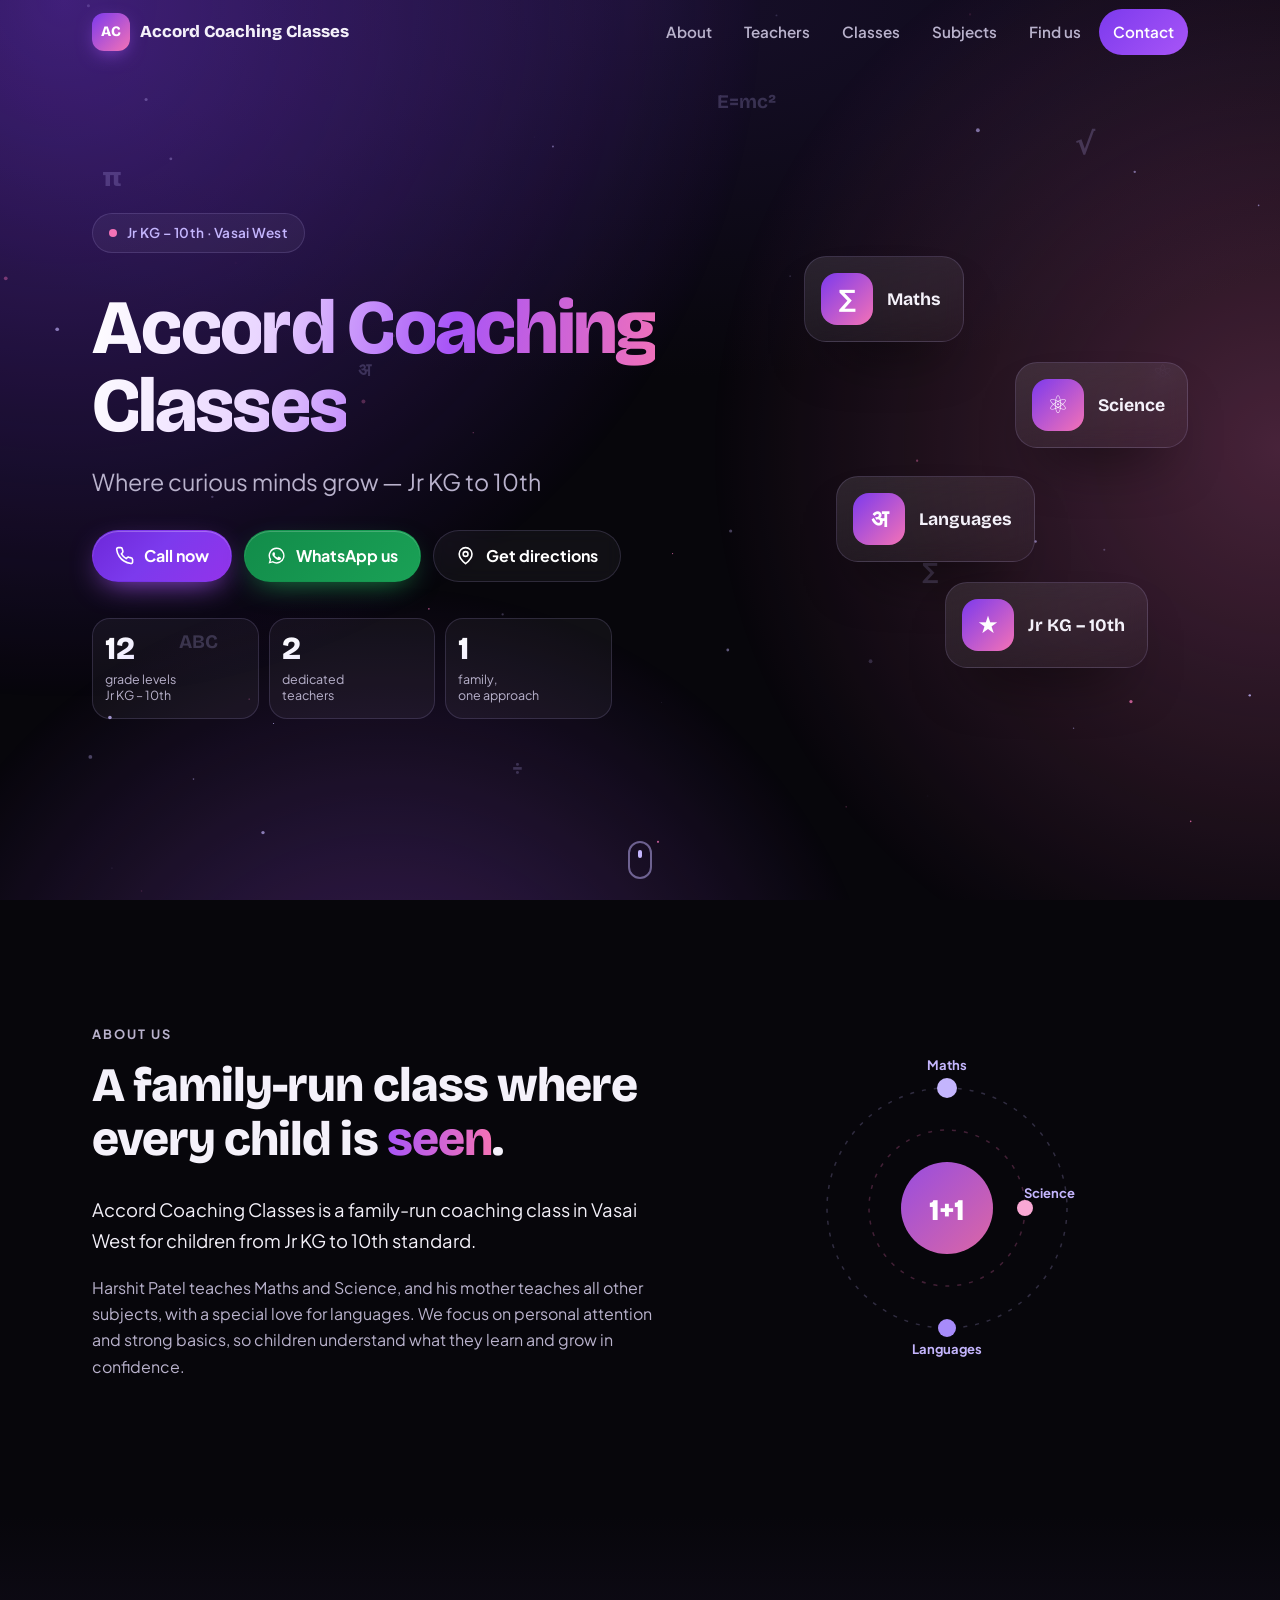
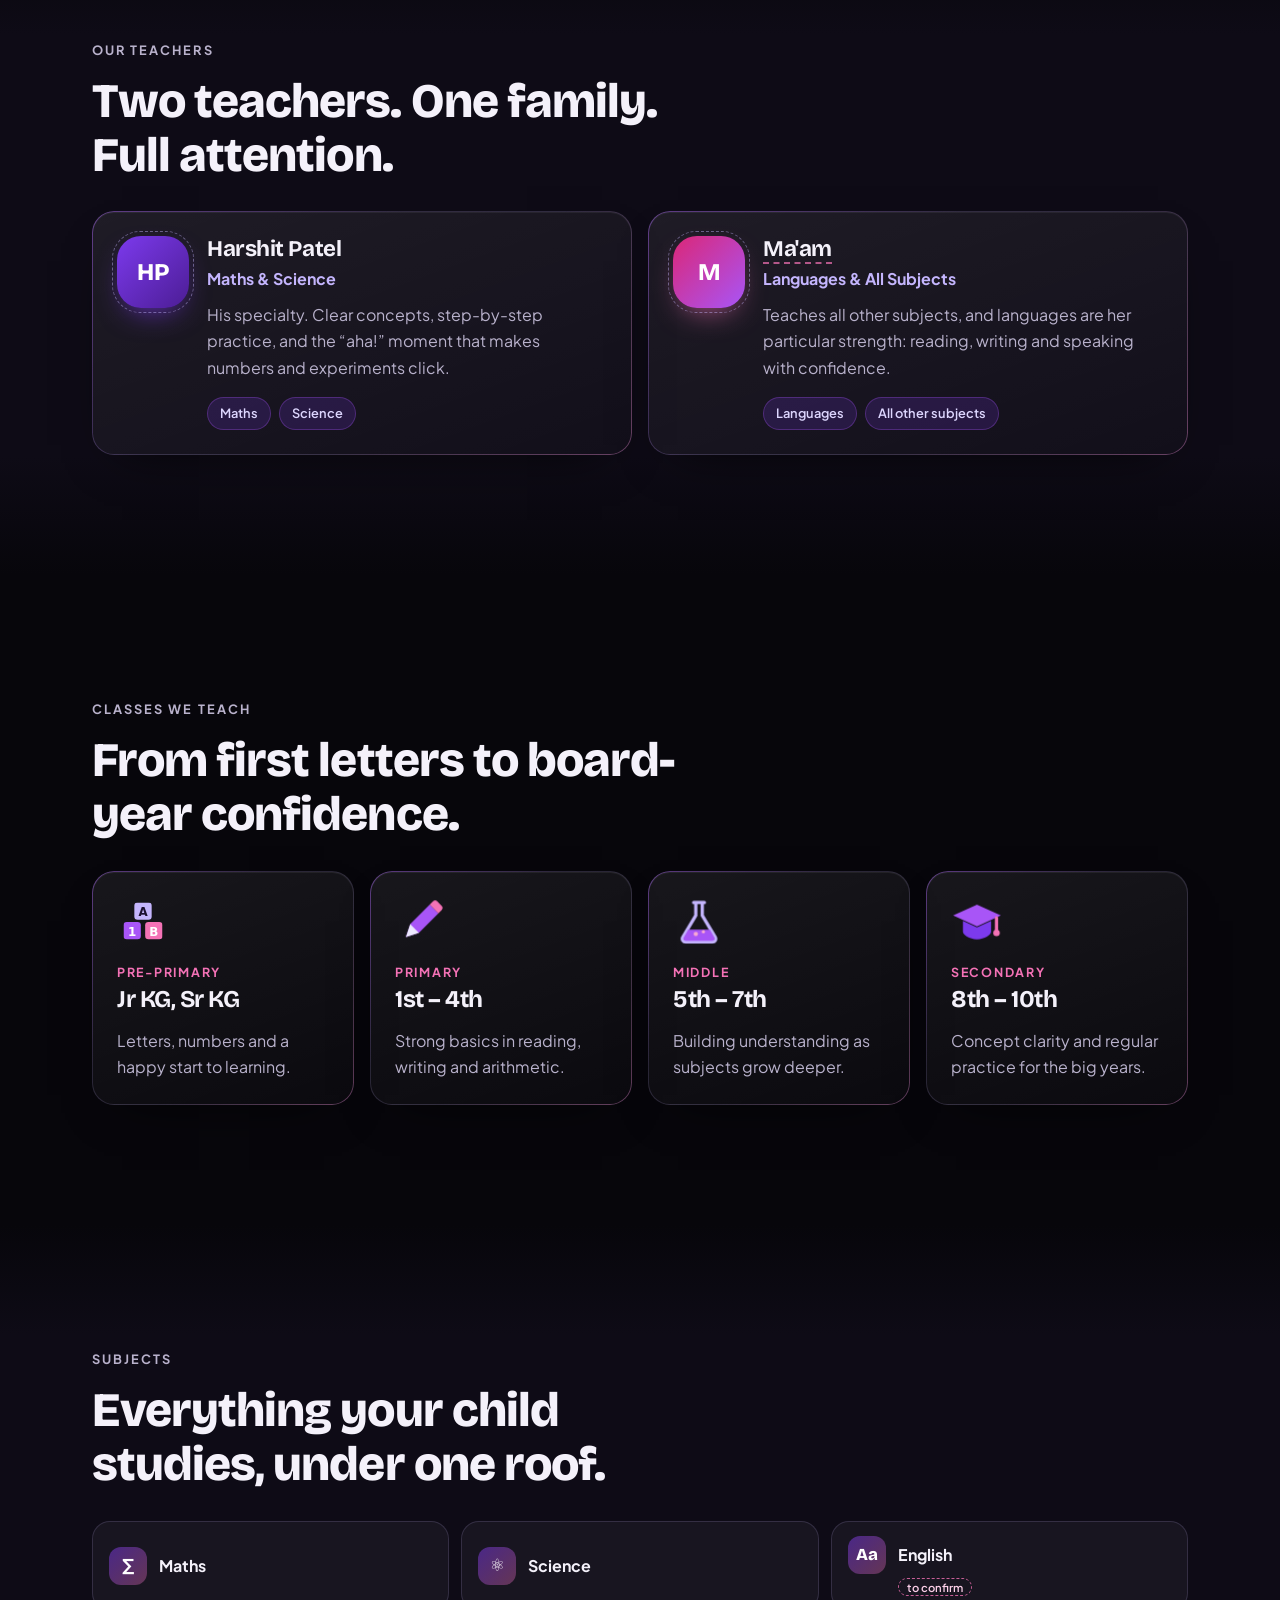
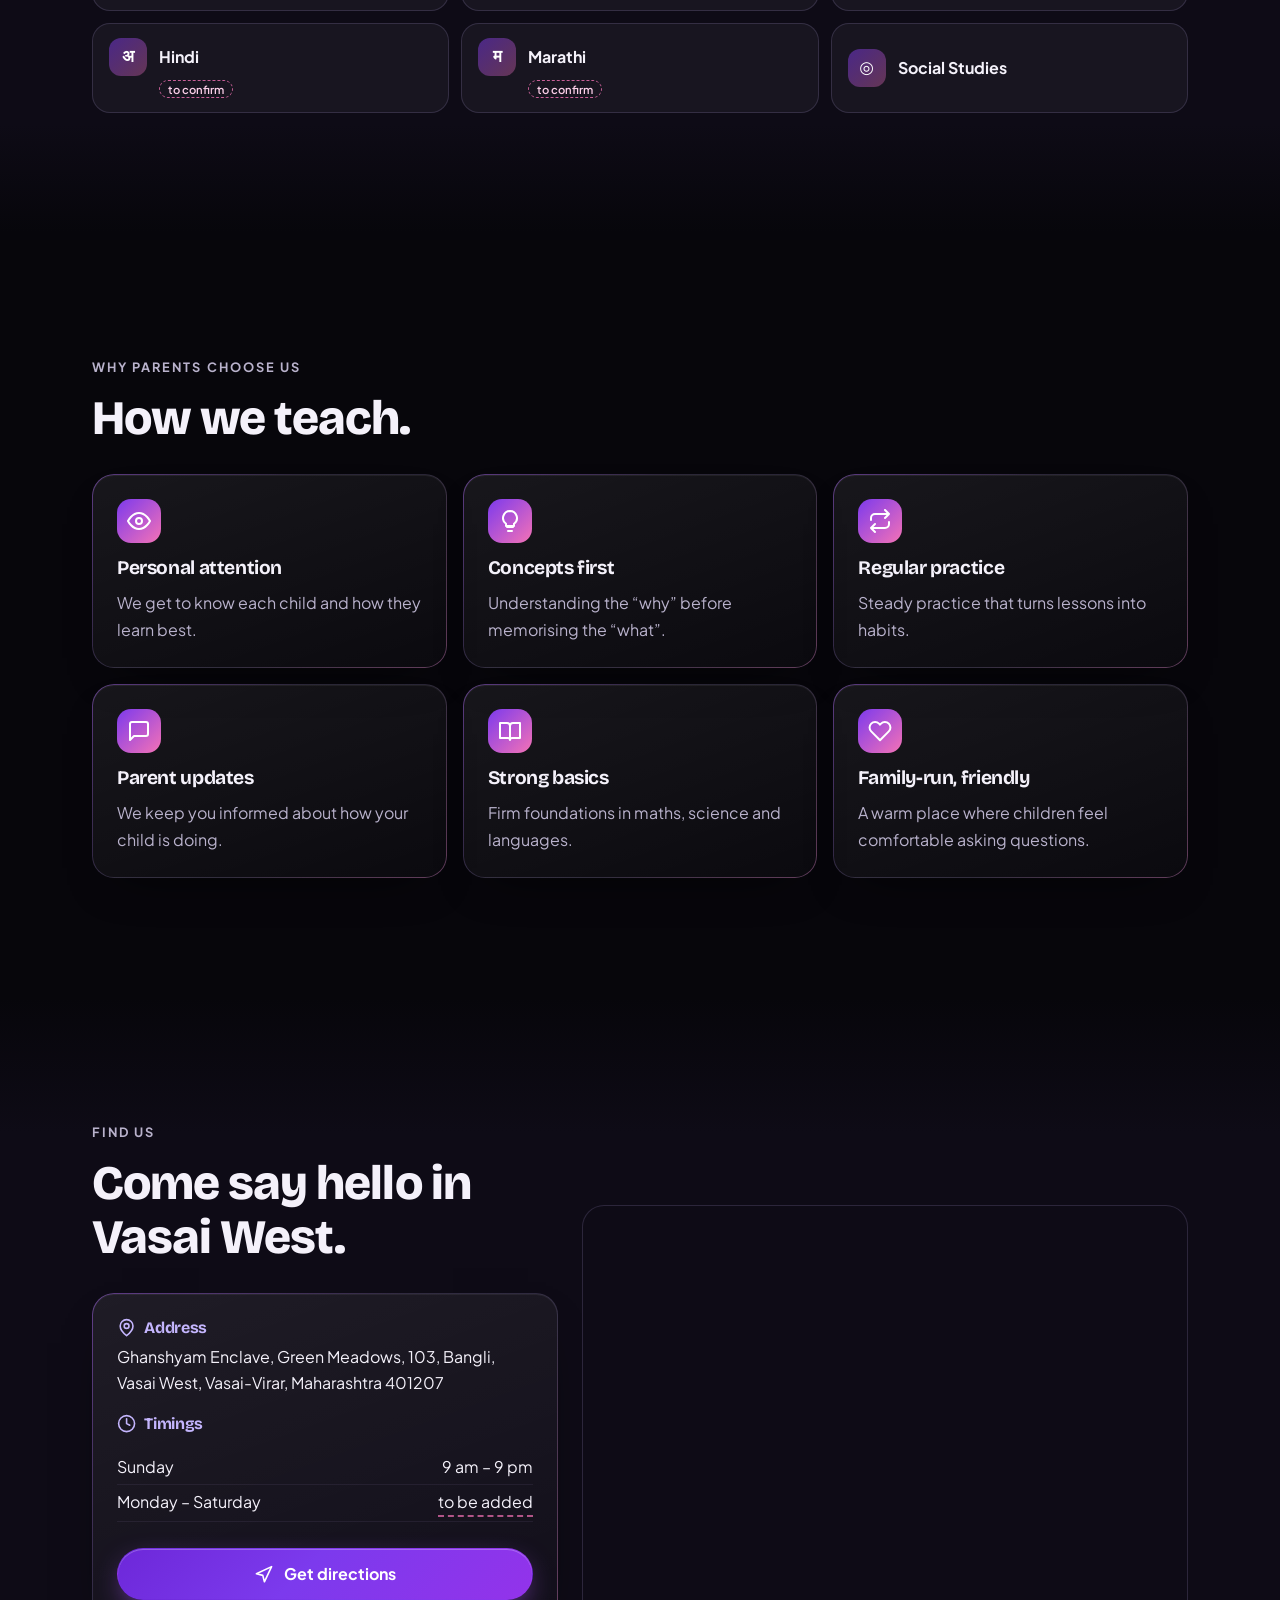
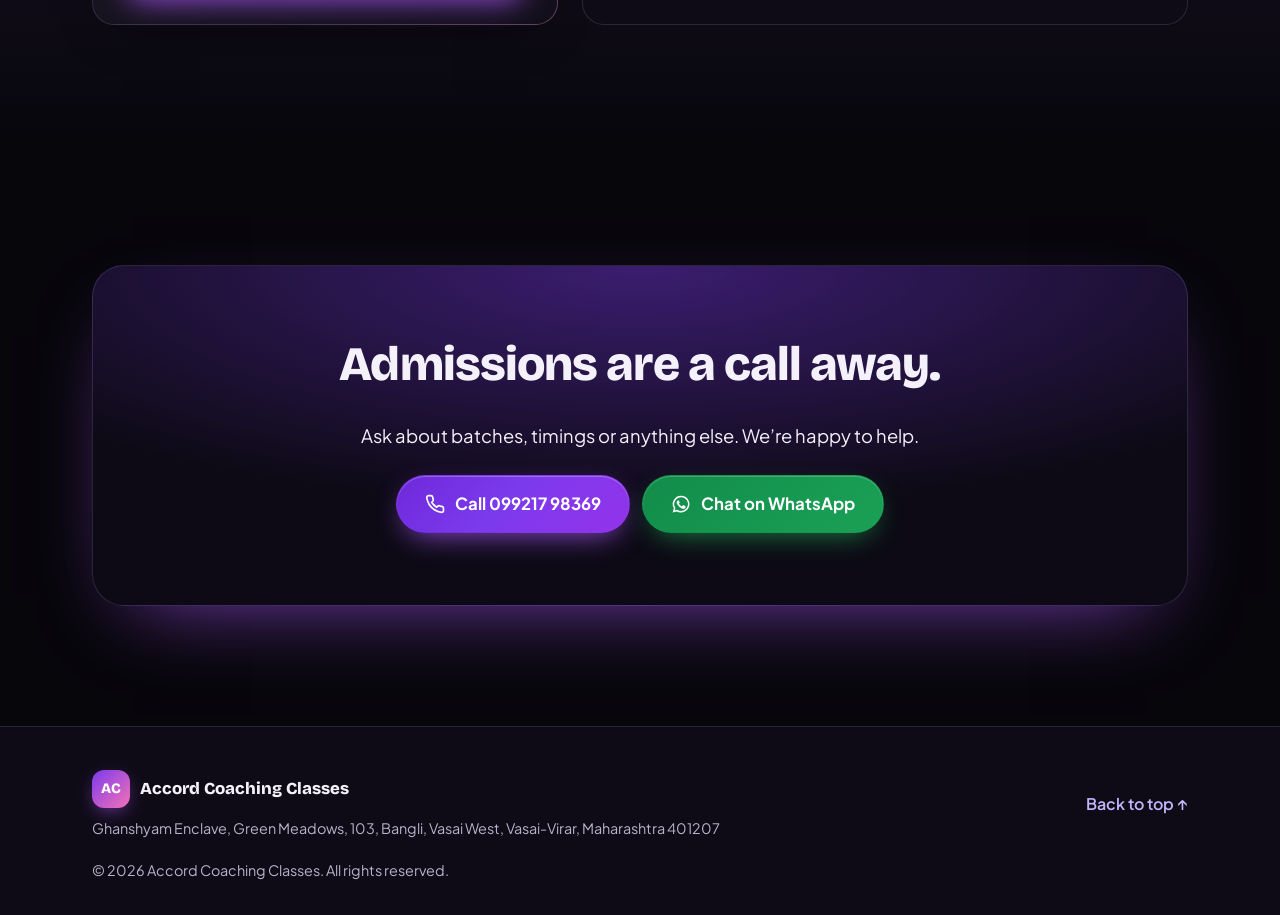
==== commit f0a2cb36: "Deploy site 2026-11-15T14:54Z" ====
--- a/index.html
+++ b/index.html
@@ -13,7 +13,7 @@
   <meta property="og:site_name" content="Accord Coaching Classes">
   <meta property="og:title" content="Accord Coaching Classes, Vasai West | Jr KG to 10th">
   <meta property="og:description" content="Jr KG to 10th. Maths &amp; Science with Harshit Patel; languages and all other subjects with Ma'am. Family-run, personal attention.">
-  <meta property="og:image" content="https://harshipatel2006.github.io/accord-coaching-classes-vasai/assets/og-image.png">
+  <meta property="og:image" content="https://harshipatel2006.github.io/accord-coaching-classes-vasai/assets/og-image.jpg">
   <meta property="og:image:width" content="1200">
   <meta property="og:image:height" content="630">
   <meta property="og:image:alt" content="Accord Coaching Classes, Vasai West: Jr KG to 10th, Maths, Science and languages">
@@ -22,7 +22,7 @@
   <meta name="twitter:card" content="summary_large_image">
   <meta name="twitter:title" content="Accord Coaching Classes, Vasai West | Jr KG to 10th">
   <meta name="twitter:description" content="Jr KG to 10th. Maths &amp; Science, languages and all subjects. Family-run, personal attention.">
-  <meta name="twitter:image" content="https://harshipatel2006.github.io/accord-coaching-classes-vasai/assets/og-image.png">
+  <meta name="twitter:image" content="https://harshipatel2006.github.io/accord-coaching-classes-vasai/assets/og-image.jpg">
 
   <link rel="icon" href="assets/favicon.svg" type="image/svg+xml">
   <link rel="icon" href="assets/favicon-32.png" sizes="32x32" type="image/png">
@@ -30,7 +30,7 @@
   <link rel="preload" href="assets/fonts/bricolage.woff2" as="font" type="font/woff2" crossorigin>
   <link rel="preload" href="assets/fonts/jakarta.woff2" as="font" type="font/woff2" crossorigin>
   <link rel="stylesheet" href="styles.css">
-  <script type="application/ld+json">{"@context":"https://schema.org","@type":["EducationalOrganization","LocalBusiness"],"name":"Accord Coaching Classes","description":"Family-run coaching classes in Vasai West for Jr KG to 10th standard.","address":{"@type":"PostalAddress","streetAddress":"Ghanshyam Enclave, Green Meadows, 103, Bangli, Vasai West, Vasai-Virar, Maharashtra 401207","addressLocality":"Vasai West","addressRegion":"Maharashtra","postalCode":"401207","addressCountry":"IN"},"telephone":"+919921798369","url":"https://harshipatel2006.github.io/accord-coaching-classes-vasai/","image":"https://harshipatel2006.github.io/accord-coaching-classes-vasai/assets/og-image.png","geo":{"@type":"GeoCoordinates","latitude":19.3645756,"longitude":72.8074277},"hasMap":"https://www.google.com/maps?q=19.3645756,72.8074277","openingHoursSpecification":[{"@type":"OpeningHoursSpecification","dayOfWeek":"https://schema.org/Sunday","opens":"09:00","closes":"21:00"}]}</script>
+  <script type="application/ld+json">{"@context":"https://schema.org","@type":["EducationalOrganization","LocalBusiness"],"name":"Accord Coaching Classes","description":"Family-run coaching classes in Vasai West for Jr KG to 10th standard.","address":{"@type":"PostalAddress","streetAddress":"Ghanshyam Enclave, Green Meadows, 103, Bangli, Vasai West, Vasai-Virar, Maharashtra 401207","addressLocality":"Vasai West","addressRegion":"Maharashtra","postalCode":"401207","addressCountry":"IN"},"telephone":"+919921798369","url":"https://harshipatel2006.github.io/accord-coaching-classes-vasai/","image":"https://harshipatel2006.github.io/accord-coaching-classes-vasai/assets/og-image.jpg","geo":{"@type":"GeoCoordinates","latitude":19.3645756,"longitude":72.8074277},"hasMap":"https://www.google.com/maps?q=19.3645756,72.8074277","openingHoursSpecification":[{"@type":"OpeningHoursSpecification","dayOfWeek":"https://schema.org/Sunday","opens":"09:00","closes":"21:00"}]}</script>
 </head>
 <body>
   <a class="skip" href="#main">Skip to content</a>
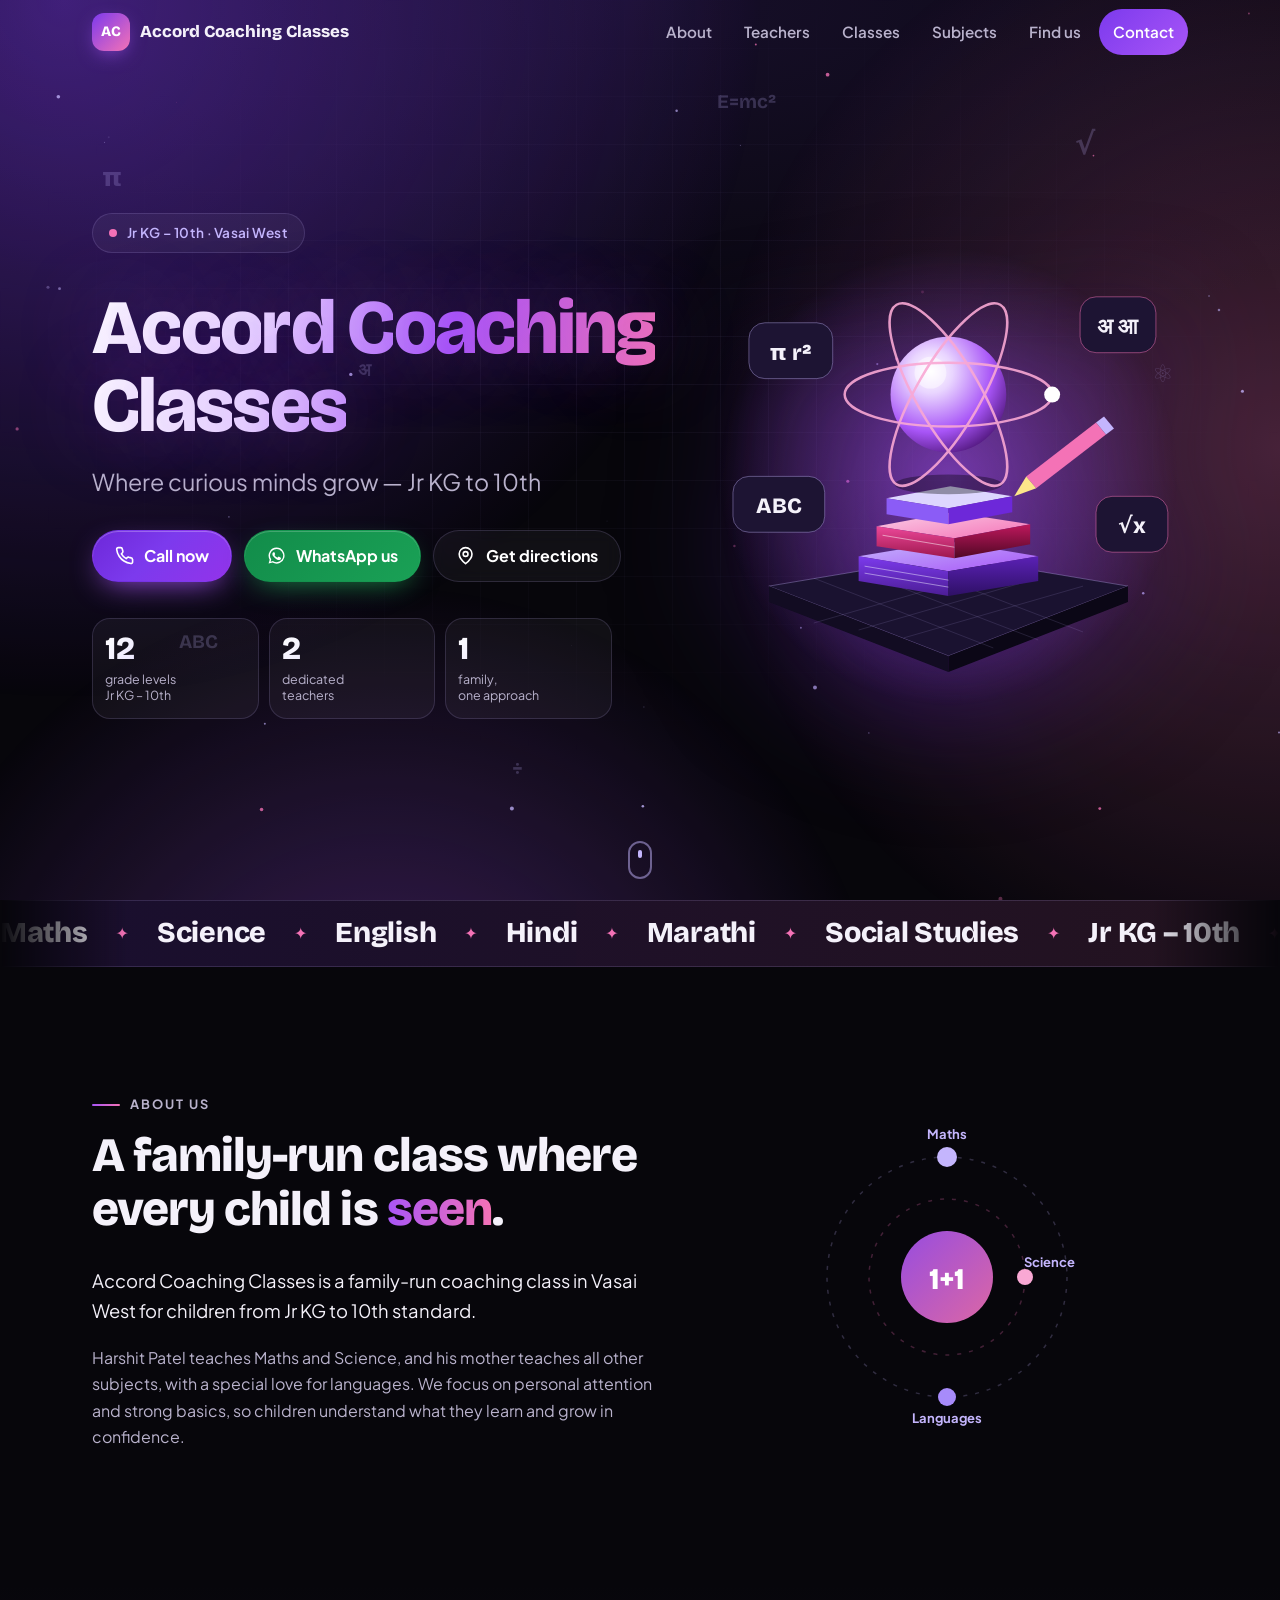
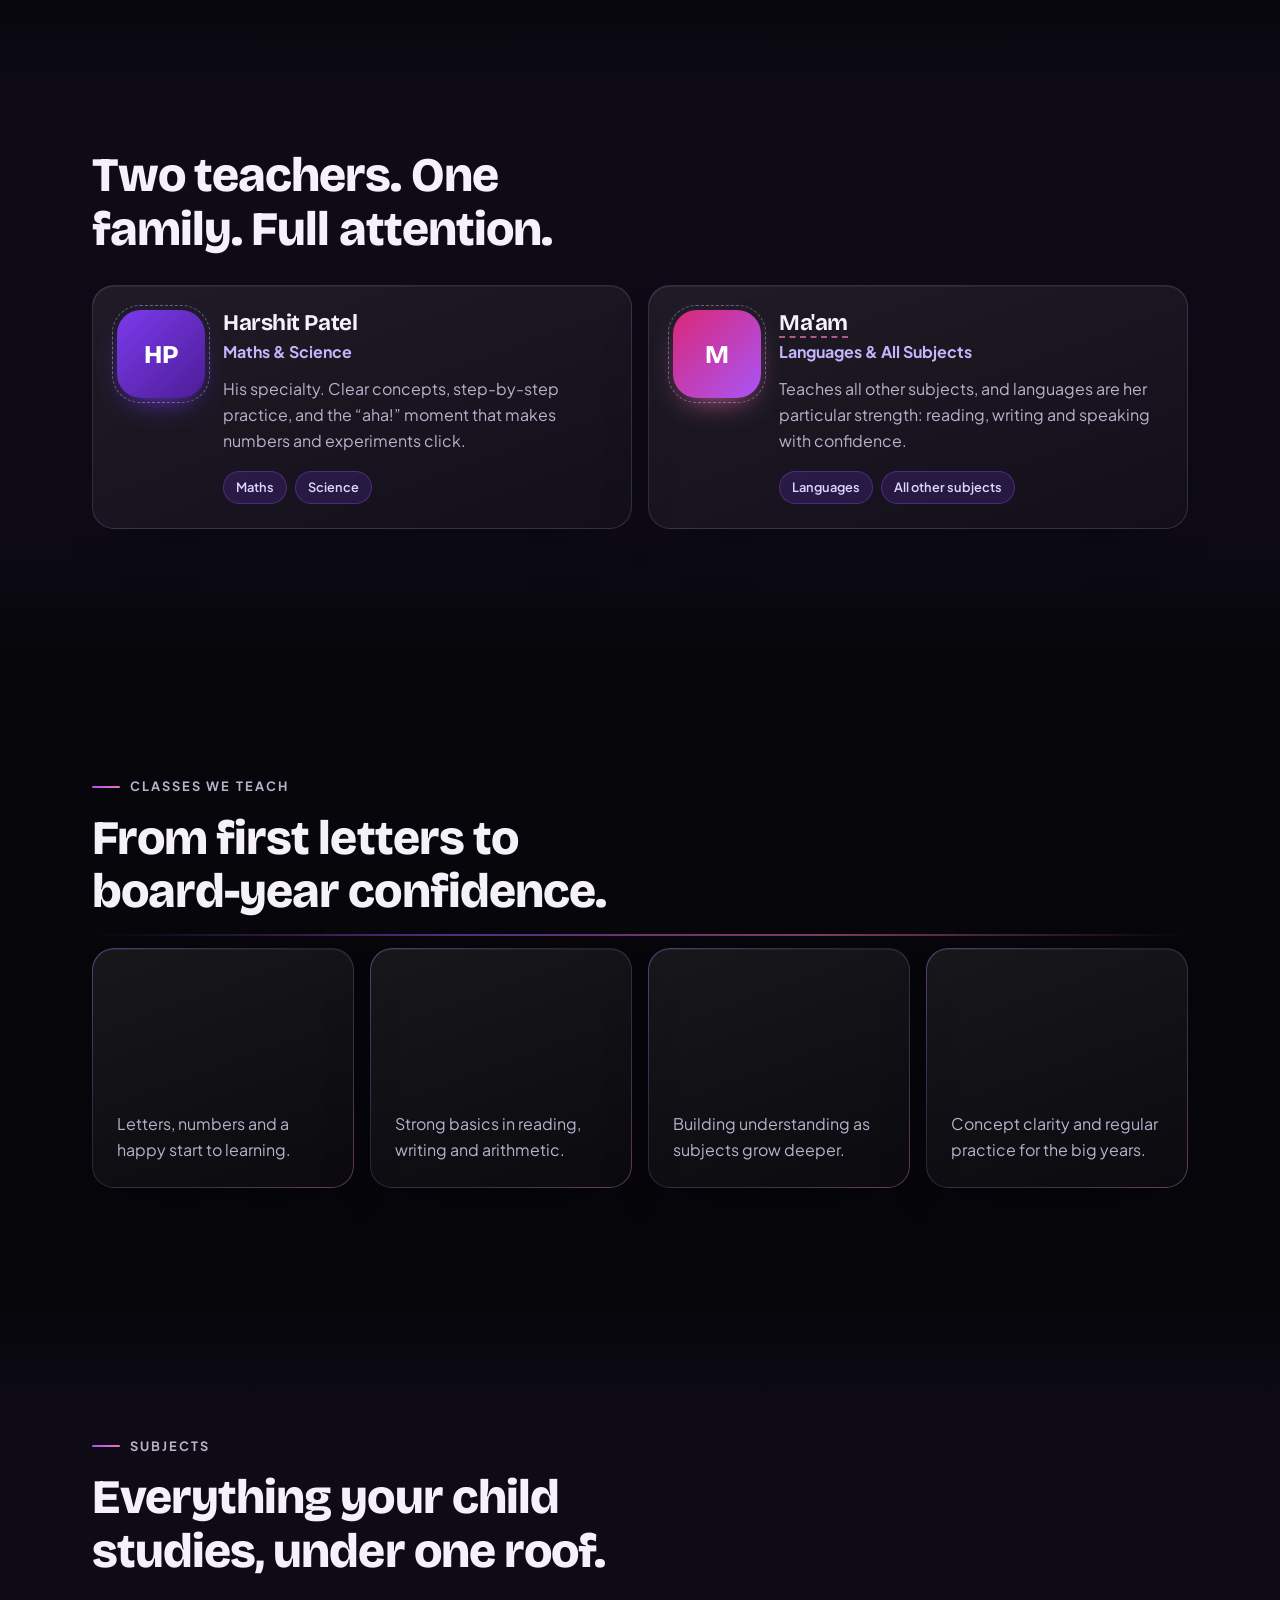
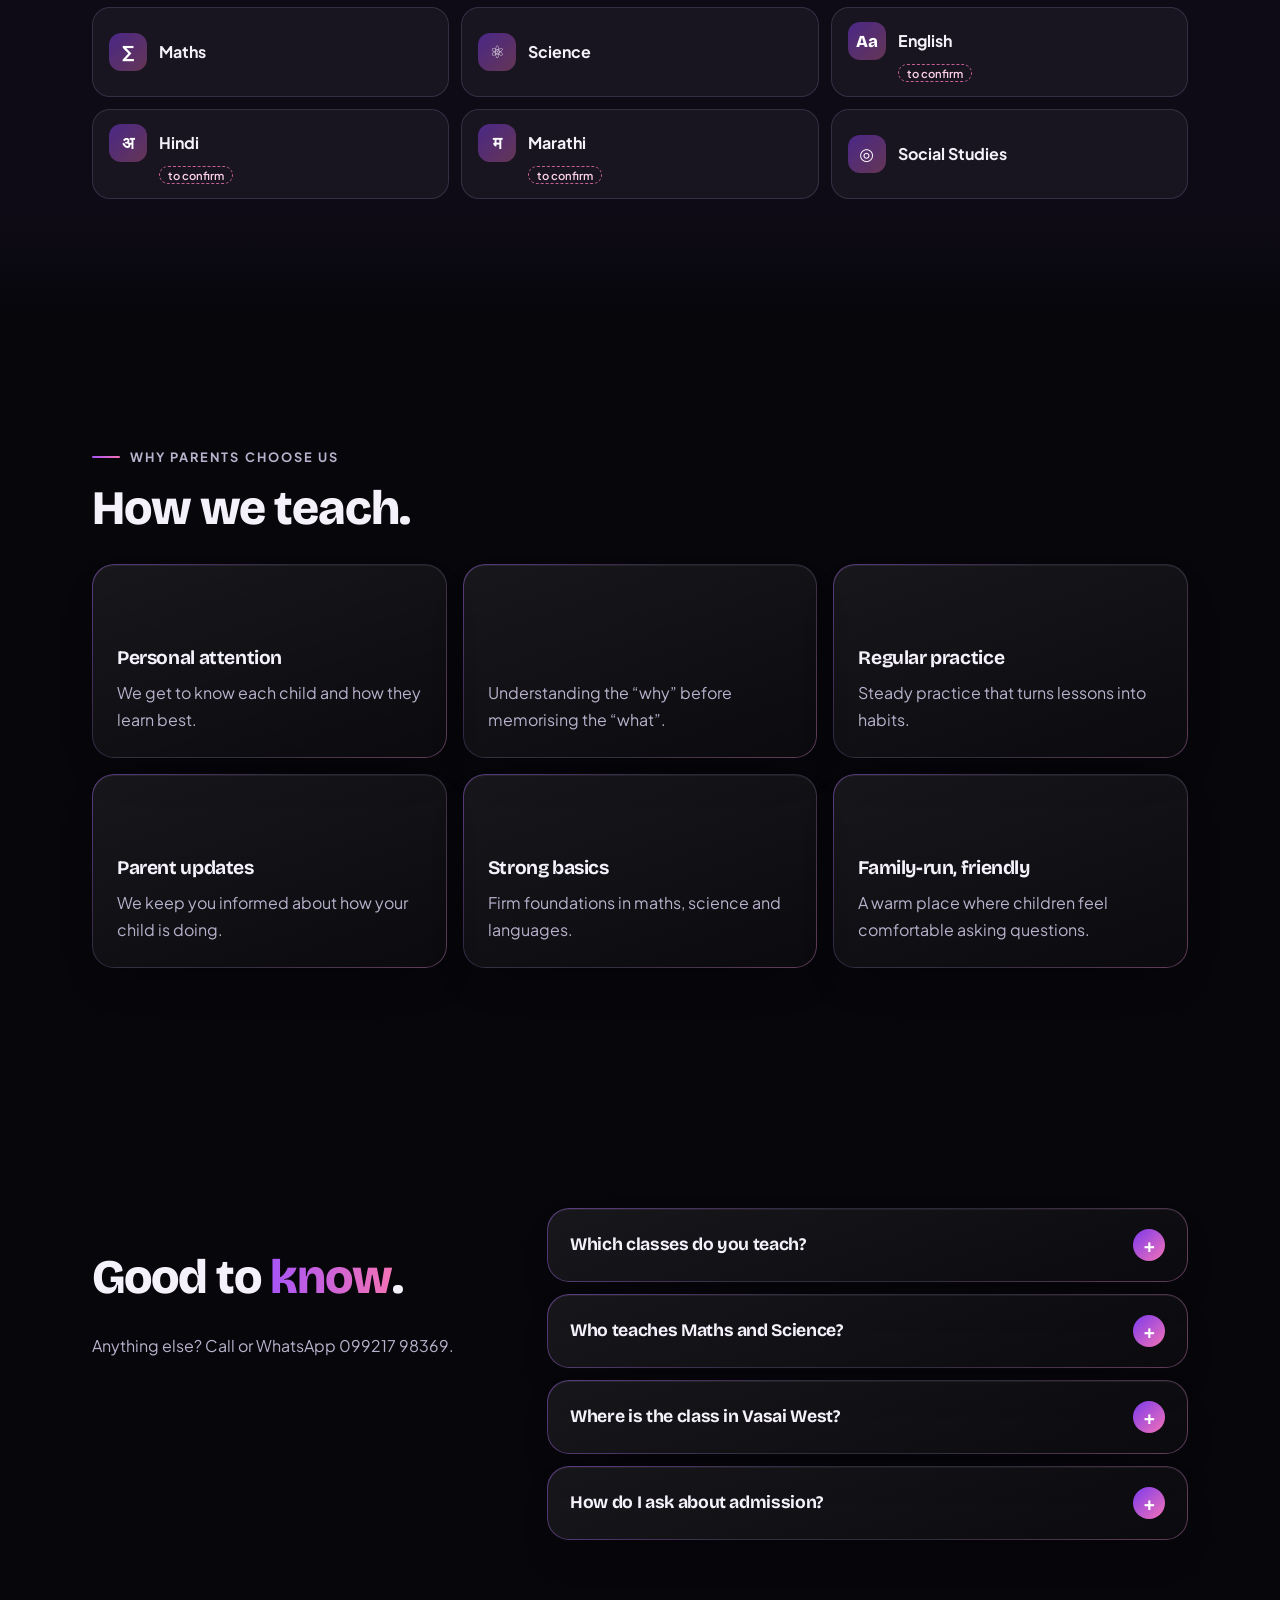
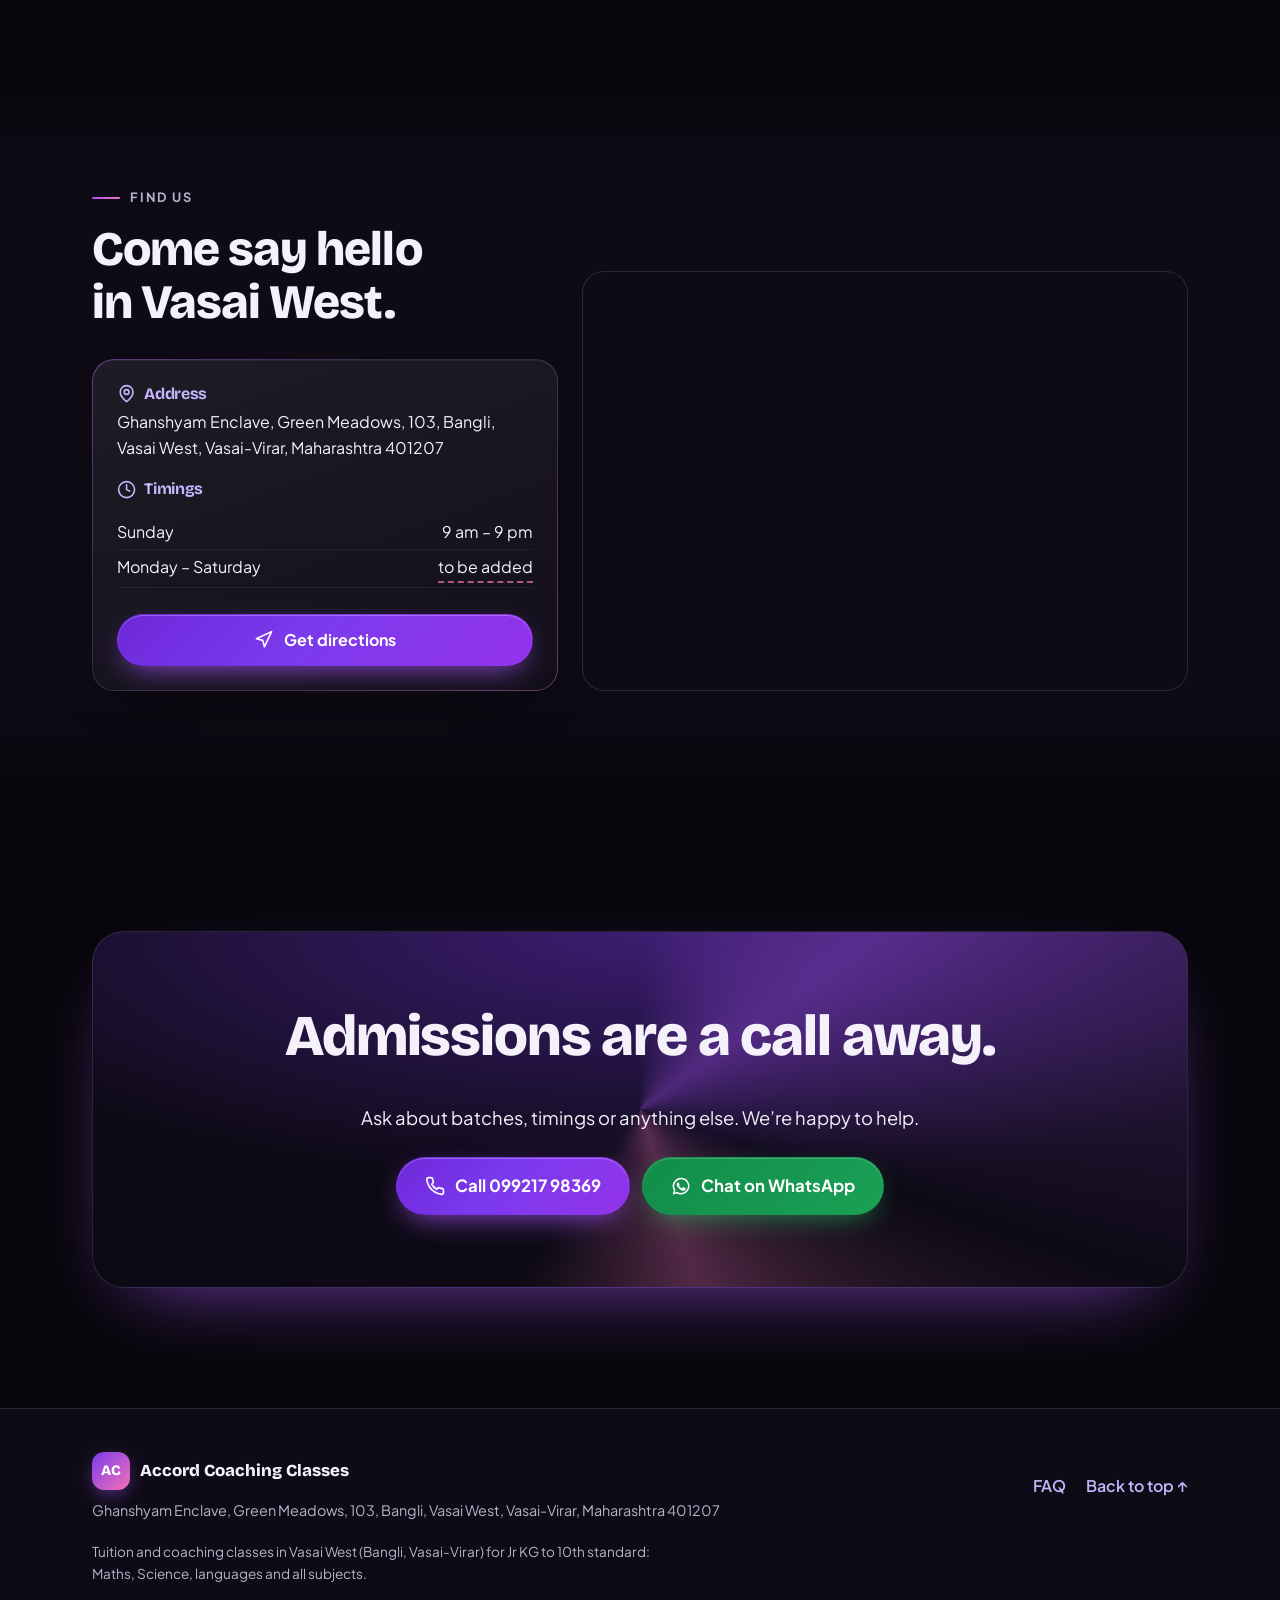
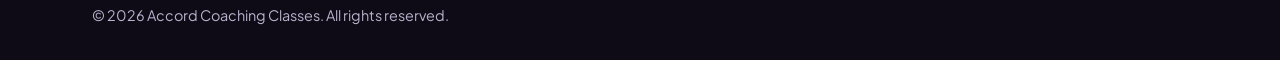
==== commit bcf5d844: "Deploy site 2026-11-16T13:07Z" ====
--- a/index.html
+++ b/index.html
@@ -3,26 +3,32 @@
 <head>
   <meta charset="utf-8">
   <meta name="viewport" content="width=device-width, initial-scale=1, viewport-fit=cover">
-  <title>Accord Coaching Classes, Vasai West | Jr KG to 10th</title>
-  <meta name="description" content="Accord Coaching Classes, Vasai West: a family-run coaching class for Jr KG to 10th standard. Maths &amp; Science with Harshit Patel; languages and all other subjects with Ma'am.">
+  <title>Accord Coaching Classes | Tuition &amp; Coaching Classes in Vasai West for Jr KG to 10th</title>
+  <meta name="description" content="Accord Coaching Classes in Bangli, Vasai West: family-run tuition and coaching classes for Jr KG to 10th standard. Maths &amp; Science with Harshit Patel, languages and all other subjects with Ma'am. Call 099217 98369.">
+  <meta name="robots" content="index, follow, max-image-preview:large">
+  <meta name="geo.region" content="IN-MH">
+  <meta name="geo.placename" content="Vasai West, Vasai-Virar">
+  <meta name="geo.position" content="19.3645756;72.8074277"><meta name="ICBM" content="19.3645756, 72.8074277">
   <meta name="theme-color" content="#07060B">
   <meta name="color-scheme" content="dark">
   <link rel="canonical" href="https://harshipatel2006.github.io/accord-coaching-classes-vasai/">
 
   <meta property="og:type" content="website">
   <meta property="og:site_name" content="Accord Coaching Classes">
-  <meta property="og:title" content="Accord Coaching Classes, Vasai West | Jr KG to 10th">
+  <meta property="og:title" content="Accord Coaching Classes | Coaching Classes in Vasai West, Jr KG to 10th">
   <meta property="og:description" content="Jr KG to 10th. Maths &amp; Science with Harshit Patel; languages and all other subjects with Ma'am. Family-run, personal attention.">
   <meta property="og:image" content="https://harshipatel2006.github.io/accord-coaching-classes-vasai/assets/og-image.jpg">
+  <meta property="og:image:type" content="image/jpeg">
   <meta property="og:image:width" content="1200">
   <meta property="og:image:height" content="630">
   <meta property="og:image:alt" content="Accord Coaching Classes, Vasai West: Jr KG to 10th, Maths, Science and languages">
   <meta property="og:url" content="https://harshipatel2006.github.io/accord-coaching-classes-vasai/">
   <meta property="og:locale" content="en_IN">
   <meta name="twitter:card" content="summary_large_image">
-  <meta name="twitter:title" content="Accord Coaching Classes, Vasai West | Jr KG to 10th">
+  <meta name="twitter:title" content="Accord Coaching Classes | Coaching Classes in Vasai West, Jr KG to 10th">
   <meta name="twitter:description" content="Jr KG to 10th. Maths &amp; Science, languages and all subjects. Family-run, personal attention.">
   <meta name="twitter:image" content="https://harshipatel2006.github.io/accord-coaching-classes-vasai/assets/og-image.jpg">
+  <meta name="twitter:image:alt" content="Accord Coaching Classes, Vasai West: Jr KG to 10th, Maths, Science and languages">
 
   <link rel="icon" href="assets/favicon.svg" type="image/svg+xml">
   <link rel="icon" href="assets/favicon-32.png" sizes="32x32" type="image/png">
@@ -30,7 +36,7 @@
   <link rel="preload" href="assets/fonts/bricolage.woff2" as="font" type="font/woff2" crossorigin>
   <link rel="preload" href="assets/fonts/jakarta.woff2" as="font" type="font/woff2" crossorigin>
   <link rel="stylesheet" href="styles.css">
-  <script type="application/ld+json">{"@context":"https://schema.org","@type":["EducationalOrganization","LocalBusiness"],"name":"Accord Coaching Classes","description":"Family-run coaching classes in Vasai West for Jr KG to 10th standard.","address":{"@type":"PostalAddress","streetAddress":"Ghanshyam Enclave, Green Meadows, 103, Bangli, Vasai West, Vasai-Virar, Maharashtra 401207","addressLocality":"Vasai West","addressRegion":"Maharashtra","postalCode":"401207","addressCountry":"IN"},"telephone":"+919921798369","url":"https://harshipatel2006.github.io/accord-coaching-classes-vasai/","image":"https://harshipatel2006.github.io/accord-coaching-classes-vasai/assets/og-image.jpg","geo":{"@type":"GeoCoordinates","latitude":19.3645756,"longitude":72.8074277},"hasMap":"https://www.google.com/maps?q=19.3645756,72.8074277","openingHoursSpecification":[{"@type":"OpeningHoursSpecification","dayOfWeek":"https://schema.org/Sunday","opens":"09:00","closes":"21:00"}]}</script>
+  <script type="application/ld+json">{"@context":"https://schema.org","@graph":[{"@type":["EducationalOrganization","LocalBusiness"],"name":"Accord Coaching Classes","@id":"https://harshipatel2006.github.io/accord-coaching-classes-vasai/#organization","description":"Family-run tuition and coaching classes in Vasai West for Jr KG to 10th standard: Maths and Science with Harshit Patel, languages and all other subjects with his mother.","areaServed":["Vasai West","Vasai-Virar"],"knowsAbout":["Maths","Science","Languages"],"employee":[{"@type":"Person","name":"Harshit Patel","jobTitle":"Maths and Science teacher"}],"address":{"@type":"PostalAddress","streetAddress":"Ghanshyam Enclave, Green Meadows, 103, Bangli, Vasai West, Vasai-Virar, Maharashtra 401207","addressLocality":"Vasai West","addressRegion":"Maharashtra","postalCode":"401207","addressCountry":"IN","description":"Plus code 9R74+RX Vasai-Virar, Maharashtra"},"telephone":"+919921798369","url":"https://harshipatel2006.github.io/accord-coaching-classes-vasai/","image":"https://harshipatel2006.github.io/accord-coaching-classes-vasai/assets/og-image.jpg","geo":{"@type":"GeoCoordinates","latitude":19.3645756,"longitude":72.8074277},"hasMap":"https://www.google.com/maps?q=19.3645756,72.8074277","openingHoursSpecification":[{"@type":"OpeningHoursSpecification","dayOfWeek":"https://schema.org/Sunday","opens":"09:00","closes":"21:00"}]},{"@type":"WebSite","@id":"https://harshipatel2006.github.io/accord-coaching-classes-vasai/#website","url":"https://harshipatel2006.github.io/accord-coaching-classes-vasai/","name":"Accord Coaching Classes","inLanguage":"en-IN","publisher":{"@id":"https://harshipatel2006.github.io/accord-coaching-classes-vasai/#organization"}},{"@type":"FAQPage","@id":"https://harshipatel2006.github.io/accord-coaching-classes-vasai/#faq","mainEntity":[{"@type":"Question","name":"Which classes do you teach?","acceptedAnswer":{"@type":"Answer","text":"Every standard from Jr KG and Sr KG through 1st to 10th standard."}},{"@type":"Question","name":"Who teaches Maths and Science?","acceptedAnswer":{"@type":"Answer","text":"Harshit Patel teaches Maths and Science. His mother teaches all other subjects, and languages are her particular strength."}},{"@type":"Question","name":"Where is the class in Vasai West?","acceptedAnswer":{"@type":"Answer","text":"Ghanshyam Enclave, Green Meadows, 103, Bangli, Vasai West, Vasai-Virar, Maharashtra 401207."}},{"@type":"Question","name":"How do I ask about admission?","acceptedAnswer":{"@type":"Answer","text":"Call or WhatsApp 099217 98369 to ask about batches and timings. Directions to the class are below."}}]}]}</script>
 </head>
 <body>
   <a class="skip" href="#main">Skip to content</a>
@@ -72,7 +78,8 @@
         <span style="--x:28%;--y:40%;--d:-11s;--s:1.1rem">अ</span>
       </div>
 
-      <div class="wrap hero__in">
+      <div class="wrap hero__grid">
+      <div class="hero__in">
         <p class="eyebrow reveal" data-reveal="up"><span class="dot" aria-hidden="true"></span> Jr KG – 10th · Vasai West</p>
         <h1 class="hero__title" id="hero-title"><span class="hero__name" data-letters>Accord Coaching Classes</span></h1>
         <p class="hero__tag reveal" data-reveal="up" style="--i:2">Where curious minds grow — Jr KG to 10th</p>
@@ -94,13 +101,68 @@
         </ul>
       </div>
       <div class="hero__art" aria-hidden="true">
-        <div class="tile tile--a"><span class="tile__sym">∑</span><span>Maths</span></div>
-        <div class="tile tile--b"><span class="tile__sym">⚛</span><span>Science</span></div>
-        <div class="tile tile--c"><span class="tile__sym">अ</span><span>Languages</span></div>
-        <div class="tile tile--d"><span class="tile__sym">★</span><span>Jr KG – 10th</span></div>
+        <svg class="scene" viewBox="0 0 480 480">
+          <defs>
+            <radialGradient id="s-glow" cx=".5" cy=".5" r=".5"><stop offset="0" stop-color="#a855f7" stop-opacity=".55"/><stop offset="1" stop-color="#a855f7" stop-opacity="0"/></radialGradient>
+            <linearGradient id="s-top" x1="0" y1="0" x2="1" y2="1"><stop offset="0" stop-color="#c4b5fd"/><stop offset="1" stop-color="#a855f7"/></linearGradient>
+            <linearGradient id="s-l" x1="0" y1="0" x2="0" y2="1"><stop offset="0" stop-color="#7c3aed"/><stop offset="1" stop-color="#4c1d95"/></linearGradient>
+            <linearGradient id="s-r" x1="0" y1="0" x2="0" y2="1"><stop offset="0" stop-color="#5b21b6"/><stop offset="1" stop-color="#2e1065"/></linearGradient>
+            <linearGradient id="s-pt" x1="0" y1="0" x2="1" y2="1"><stop offset="0" stop-color="#fbcfe8"/><stop offset="1" stop-color="#f472b6"/></linearGradient>
+            <linearGradient id="s-pl" x1="0" y1="0" x2="0" y2="1"><stop offset="0" stop-color="#ec4899"/><stop offset="1" stop-color="#9d174d"/></linearGradient>
+            <linearGradient id="s-pr" x1="0" y1="0" x2="0" y2="1"><stop offset="0" stop-color="#be185d"/><stop offset="1" stop-color="#500724"/></linearGradient>
+            <radialGradient id="s-orb" cx=".35" cy=".3" r=".75"><stop offset="0" stop-color="#fff"/><stop offset=".25" stop-color="#e9d5ff"/><stop offset=".7" stop-color="#a855f7"/><stop offset="1" stop-color="#581c87"/></radialGradient>
+          </defs>
+          <circle cx="240" cy="250" r="230" fill="url(#s-glow)"/>
+          <!-- platform -->
+          <path d="M240 330 L420 360 L240 430 L60 360 Z" fill="#1a1230" stroke="rgba(196,181,253,.35)"/>
+          <path d="M60 360 L240 430 L240 446 L60 376 Z" fill="#120c22"/>
+          <path d="M420 360 L240 430 L240 446 L420 376 Z" fill="#0b0716"/>
+          <g class="scene__grid" stroke="rgba(196,181,253,.14)">
+            <path d="M105 352 L285 422 M150 345 L330 414 M195 337 L375 406 M285 345 L105 397 M330 352 L150 404 M375 360 L195 412"/>
+          </g>
+          <!-- book stack -->
+          <g class="scene__books">
+            <path d="M150 330 L240 345 L330 330 L240 315 Z" fill="url(#s-top)"/>
+            <path d="M150 330 L240 345 L240 370 L150 355 Z" fill="url(#s-l)"/>
+            <path d="M330 330 L240 345 L240 370 L330 355 Z" fill="url(#s-r)"/>
+            <path d="M156 340 L240 354 M156 347 L240 361" stroke="#ede9fe" stroke-opacity=".5"/>
+            <path d="M168 300 L246 312 L322 298 L244 286 Z" fill="url(#s-pt)"/>
+            <path d="M168 300 L246 312 L246 332 L168 320 Z" fill="url(#s-pl)"/>
+            <path d="M322 298 L246 312 L246 332 L322 318 Z" fill="url(#s-pr)"/>
+            <path d="M174 309 L246 321" stroke="#fff" stroke-opacity=".5"/>
+            <path d="M178 272 L240 282 L304 270 L242 260 Z" fill="#ddd6fe"/>
+            <path d="M178 272 L240 282 L240 298 L178 288 Z" fill="#8b5cf6"/>
+            <path d="M304 270 L240 282 L240 298 L304 286 Z" fill="#6d28d9"/>
+          </g>
+          <!-- pencil -->
+          <g class="scene__pencil"><path d="M318 250 L388 196 L398 208 L328 262 Z" fill="#f472b6"/><path d="M318 250 L328 262 L306 270 Z" fill="#fde68a"/><path d="M388 196 L398 208 L406 202 L396 190 Z" fill="#c4b5fd"/></g>
+          <!-- orb + atom -->
+          <g class="scene__orb">
+            <ellipse cx="240" cy="258" rx="54" ry="10" fill="#000" opacity=".35"/>
+            <circle cx="240" cy="168" r="58" fill="url(#s-orb)"/>
+            <circle cx="222" cy="146" r="16" fill="#fff" opacity=".45"/>
+            <g fill="none" stroke="#f9a8d4" stroke-width="2.5" opacity=".9">
+              <ellipse cx="240" cy="168" rx="104" ry="32"/>
+              <ellipse cx="240" cy="168" rx="104" ry="32" transform="rotate(60 240 168)"/>
+              <ellipse cx="240" cy="168" rx="104" ry="32" transform="rotate(-60 240 168)"/>
+            </g>
+            <g class="scene__electron"><circle cx="344" cy="168" r="8" fill="#fff"/></g>
+          </g>
+          <!-- floating chips -->
+          <g class="chip chip--a"><rect x="40" y="96" width="84" height="56" rx="16" fill="#1d1433" stroke="rgba(196,181,253,.4)"/><text x="82" y="133" text-anchor="middle">π r²</text></g>
+          <g class="chip chip--b"><rect x="372" y="70" width="76" height="56" rx="16" fill="#1d1433" stroke="rgba(244,114,182,.5)"/><text x="410" y="107" text-anchor="middle">अ आ</text></g>
+          <g class="chip chip--c"><rect x="24" y="250" width="92" height="56" rx="16" fill="#1d1433" stroke="rgba(196,181,253,.4)"/><text x="70" y="287" text-anchor="middle">ABC</text></g>
+          <g class="chip chip--d"><rect x="388" y="270" width="72" height="56" rx="16" fill="#1d1433" stroke="rgba(244,114,182,.5)"/><text x="424" y="307" text-anchor="middle">√x</text></g>
+        </svg>
+      </div>
       </div>
       <a class="scrollcue" href="#about" aria-label="Scroll to About"><span aria-hidden="true"></span></a>
     </section>
+
+    <div class="marquee" aria-hidden="true"><div class="marquee__track">
+      <span>Maths</span><i>✦</i><span>Science</span><i>✦</i><span>English</span><i>✦</i><span>Hindi</span><i>✦</i><span>Marathi</span><i>✦</i><span>Social Studies</span><i>✦</i><span>Jr KG – 10th</span><i>✦</i><span>Vasai West</span><i>✦</i>
+      <span>Maths</span><i>✦</i><span>Science</span><i>✦</i><span>English</span><i>✦</i><span>Hindi</span><i>✦</i><span>Marathi</span><i>✦</i><span>Social Studies</span><i>✦</i><span>Jr KG – 10th</span><i>✦</i><span>Vasai West</span><i>✦</i>
+    </div></div>
 
     <!-- 2. About -->
     <section class="section" id="about" aria-labelledby="about-title">
@@ -163,7 +225,7 @@
       <div class="wrap">
         <p class="kicker reveal" data-reveal="up">Classes we teach</p>
         <h2 id="classes-title" class="reveal" data-reveal="up" style="--i:1">From first letters to board-year confidence.</h2>
-        <div class="grid grid--4">
+        <div class="grid grid--4 journey">
           <article class="card level reveal" data-reveal="up" data-tilt style="--i:1">
             <svg class="level__icon" aria-hidden="true"><use href="#i-blocks"/></svg>
             <p class="level__band">Pre-Primary</p>
@@ -220,6 +282,23 @@
           <article class="card why reveal" data-reveal="up" data-tilt style="--i:4"><svg class="why__icon" aria-hidden="true"><use href="#i-chat"/></svg><h3>Parent updates</h3><p>We keep you informed about how your child is doing.</p></article>
           <article class="card why reveal" data-reveal="up" data-tilt style="--i:5"><svg class="why__icon" aria-hidden="true"><use href="#i-book"/></svg><h3>Strong basics</h3><p>Firm foundations in maths, science and languages.</p></article>
           <article class="card why reveal" data-reveal="up" data-tilt style="--i:6"><svg class="why__icon" aria-hidden="true"><use href="#i-heart"/></svg><h3>Family-run, friendly</h3><p>A warm place where children feel comfortable asking questions.</p></article>
+        </div>
+      </div>
+    </section>
+
+    <!-- 7. FAQ -->
+    <section class="section" id="faq" aria-labelledby="faq-title">
+      <div class="wrap faq">
+        <div>
+          <p class="kicker reveal" data-reveal="up">Questions parents ask</p>
+          <h2 id="faq-title" class="reveal" data-reveal="up" style="--i:1">Good to <em>know</em>.</h2>
+          <p class="reveal" data-reveal="up" style="--i:2">Anything else? Call or WhatsApp 099217 98369.</p>
+        </div>
+        <div class="faq__list">
+          <details class="card qa reveal" data-reveal="up" style="--i:1"><summary><h3>Which classes do you teach?</h3></summary><p>Every standard from Jr KG and Sr KG through 1st to 10th standard.</p></details>
+          <details class="card qa reveal" data-reveal="up" style="--i:2"><summary><h3>Who teaches Maths and Science?</h3></summary><p>Harshit Patel teaches Maths and Science. His mother teaches all other subjects, and languages are her particular strength.</p></details>
+          <details class="card qa reveal" data-reveal="up" style="--i:3"><summary><h3>Where is the class in Vasai West?</h3></summary><p>Ghanshyam Enclave, Green Meadows, 103, Bangli, Vasai West, Vasai-Virar, Maharashtra 401207.</p></details>
+          <details class="card qa reveal" data-reveal="up" style="--i:4"><summary><h3>How do I ask about admission?</h3></summary><p>Call or WhatsApp 099217 98369 to ask about batches and timings. Directions to the class are below.</p></details>
         </div>
       </div>
     </section>
@@ -273,8 +352,10 @@
       </div>
       <div class="footer__links">
         
+        <a href="#faq">FAQ</a>
         <a href="#hero">Back to top ↑</a>
       </div>
+      <p class="footer__seo">Tuition and coaching classes in Vasai West (Bangli, Vasai-Virar) for Jr KG to 10th standard: Maths, Science, languages and all subjects.</p>
       <p class="footer__copy">© 2026 Accord Coaching Classes. All rights reserved.</p>
     </div>
   </footer>
--- a/styles.css
+++ b/styles.css
@@ -135,15 +135,6 @@
 .stats li { padding: 14px 12px; border-radius: 18px; background: var(--surface); border: 1px solid var(--border); min-width: 0; }
 .stats strong { display: block; font: 800 2rem/1 var(--display); background: linear-gradient(135deg, #fff, var(--lilac)); -webkit-background-clip: text; background-clip: text; color: transparent; }
 .stats li > span { display: block; margin-top: 6px; font-size: .78rem; line-height: 1.35; color: var(--muted); }
-.hero__art { display: none; }
-.tile { position: absolute; display: flex; align-items: center; gap: 14px; padding: 16px 22px 16px 16px; border-radius: 22px; font: 700 1.1rem var(--display);
-  background: linear-gradient(160deg, rgba(255, 255, 255, .1), rgba(255, 255, 255, .03)); border: 1px solid var(--border);
-  -webkit-backdrop-filter: blur(10px); backdrop-filter: blur(10px); box-shadow: 0 30px 60px -30px rgba(0, 0, 0, .9); animation: float 12s ease-in-out infinite; }
-.tile__sym { display: grid; place-items: center; width: 52px; height: 52px; border-radius: 16px; font-size: 1.5rem; color: #fff; background: linear-gradient(135deg, var(--purple), var(--pink)); }
-.tile--a { left: 4%; top: 6%; }
-.tile--b { right: 0; top: 30%; animation-delay: -3s; }
-.tile--c { left: 12%; top: 56%; animation-delay: -6s; }
-.tile--d { right: 10%; top: 80%; animation-delay: -9s; }
 .scrollcue { position: absolute; left: 50%; bottom: calc(var(--bar-h) + 18px); width: 44px; height: 44px; margin-left: -22px; display: none; place-items: center; }
 .scrollcue span { width: 24px; height: 38px; border: 2px solid rgba(196, 181, 253, .5); border-radius: 14px; position: relative; }
 .scrollcue span::after { content: ""; position: absolute; left: 50%; top: 7px; width: 4px; height: 8px; margin-left: -2px; border-radius: 2px; background: var(--lilac); animation: cue 1.8s infinite; }
@@ -259,21 +250,11 @@
   .nav { display: flex; }
   .actionbar { display: none; }
   body { --bar-h: 0px; }
-  .hero__art { display: none; }
-.tile { position: absolute; display: flex; align-items: center; gap: 14px; padding: 16px 22px 16px 16px; border-radius: 22px; font: 700 1.1rem var(--display);
-  background: linear-gradient(160deg, rgba(255, 255, 255, .1), rgba(255, 255, 255, .03)); border: 1px solid var(--border);
-  -webkit-backdrop-filter: blur(10px); backdrop-filter: blur(10px); box-shadow: 0 30px 60px -30px rgba(0, 0, 0, .9); animation: float 12s ease-in-out infinite; }
-.tile__sym { display: grid; place-items: center; width: 52px; height: 52px; border-radius: 16px; font-size: 1.5rem; color: #fff; background: linear-gradient(135deg, var(--purple), var(--pink)); }
-.tile--a { left: 4%; top: 6%; }
-.tile--b { right: 0; top: 30%; animation-delay: -3s; }
-.tile--c { left: 12%; top: 56%; animation-delay: -6s; }
-.tile--d { right: 10%; top: 80%; animation-delay: -9s; }
-.scrollcue { display: grid; }
+  .scrollcue { display: grid; }
   .hero__ctas { grid-template-columns: repeat(3, max-content); }
   .hero__ctas .btn--ghost { grid-column: auto; }
   .hero__title { font-size: clamp(3.5rem, 6vw, 5.4rem); }
   .hero__tag, .stats { max-width: 520px; }
-  .hero__art { display: block; position: absolute; right: max(32px, calc((100vw - 1160px) / 2 + 32px)); top: 50%; width: 400px; height: 440px; transform: translateY(-50%); }
   .section { padding: 120px 0; }
   .about { grid-template-columns: 1.2fr 1fr; }
   .grid--4 { grid-template-columns: repeat(4, minmax(0, 1fr)); }
@@ -289,6 +270,82 @@
 @media (prefers-reduced-motion: reduce) {
   html { scroll-behavior: auto; }
   *, *::before, *::after { animation-duration: .01ms !important; animation-iteration-count: 1 !important; transition-duration: .01ms !important; transition-delay: 0s !important; }
-  .aurora__blob, .symbols span, .tile, .orbit__spin, .avatar::after { animation: none !important; }
+  .aurora__blob, .symbols span, .orbit__spin, .avatar::after { animation: none !important; }
   .stars { display: none; }
 }
+
+/* ---------- Visual layer: hero scene, marquee, glow cards, journey, FAQ ---------- */
+body { background: var(--bg) radial-gradient(60% 40% at 100% 30%, rgba(124, 58, 237, .08), transparent 70%) fixed; }
+.hero::after { content: ""; position: absolute; inset: 0; z-index: -1; pointer-events: none;
+  background-image: linear-gradient(rgba(196, 181, 253, .06) 1px, transparent 1px), linear-gradient(90deg, rgba(196, 181, 253, .06) 1px, transparent 1px);
+  background-size: 48px 48px; -webkit-mask-image: radial-gradient(70% 60% at 50% 40%, #000, transparent 75%); mask-image: radial-gradient(70% 60% at 50% 40%, #000, transparent 75%); }
+.hero__grid { display: grid; gap: 8px; align-items: center; position: relative; }
+.hero__in { min-width: 0; }
+.hero__title { text-shadow: 0 0 80px rgba(168, 85, 247, .35); }
+.hero__art { width: min(420px, 92vw); margin: 8px auto 0; }
+.scene { width: 100%; height: auto; overflow: visible; filter: drop-shadow(0 40px 60px rgba(76, 29, 149, .55)); }
+.scene text { font: 800 22px var(--display); fill: #f4f1fa; }
+.scene__orb { animation: bob 7s ease-in-out infinite; }
+.scene__books { animation: bob 9s ease-in-out -2s infinite; }
+.scene__pencil { animation: bob 6s ease-in-out -4s infinite; }
+.scene__electron { transform-origin: 240px 168px; animation: spin 6s linear infinite; }
+.chip { animation: float 11s ease-in-out infinite; transform-box: fill-box; }
+.chip--b { animation-delay: -3s; } .chip--c { animation-delay: -6s; } .chip--d { animation-delay: -8s; }
+@keyframes bob { 50% { transform: translateY(-10px); } }
+
+.marquee { position: relative; overflow: hidden; padding: 18px 0; border-block: 1px solid var(--border);
+  background: linear-gradient(90deg, rgba(124, 58, 237, .16), rgba(244, 114, 182, .12)); -webkit-mask-image: linear-gradient(90deg, transparent, #000 10%, #000 90%, transparent); mask-image: linear-gradient(90deg, transparent, #000 10%, #000 90%, transparent); }
+.marquee__track { display: flex; gap: 28px; width: max-content; align-items: center; animation: marquee 38s linear infinite; }
+.marquee span { font: 800 clamp(1.2rem, 4vw, 1.8rem)/1 var(--display); letter-spacing: -.01em; white-space: nowrap; color: var(--text); }
+.marquee i { font-style: normal; color: var(--pink); }
+@keyframes marquee { to { transform: translateX(-50%); } }
+
+.kicker { display: inline-flex; align-items: center; gap: 10px; }
+.kicker::before { content: ""; width: 28px; height: 2px; border-radius: 2px; background: linear-gradient(90deg, var(--violet), var(--pink)); }
+h2 { text-wrap: balance; }
+.card { transition: transform .5s var(--ease), box-shadow .35s var(--ease), border-color .3s; }
+.card::after { content: ""; position: absolute; inset: 0; border-radius: inherit; pointer-events: none; opacity: 0; transition: opacity .35s;
+  background: radial-gradient(260px circle at var(--mx, 50%) var(--my, 0%), rgba(168, 85, 247, .18), transparent 70%); }
+@media (hover: hover) {
+  .card:hover { box-shadow: 0 30px 60px -30px rgba(124, 58, 237, .8); }
+  .card:hover::after { opacity: 1; }
+}
+.teacher { overflow: hidden; }
+.teacher .avatar { width: 88px; height: 88px; font: 800 1.6rem var(--display); }
+
+/* Classes: numbered steps joined by a glowing line */
+.journey { counter-reset: step; position: relative; }
+.journey .level { counter-increment: step; padding-top: 30px; }
+.journey .level__band::after { content: "0" counter(step); position: absolute; top: 14px; right: 18px; font: 800 2.6rem/1 var(--display); letter-spacing: 0; color: rgba(196, 181, 253, .16); }
+@media (min-width: 960px) { .journey::before { content: ""; position: absolute; left: 0; right: 0; top: -14px; height: 2px; opacity: .5; background: linear-gradient(90deg, transparent, var(--violet), var(--pink), transparent); } }
+
+.subject { transition: transform .3s var(--ease), border-color .3s; }
+@media (hover: hover) { .subject:hover { transform: translateY(-4px); border-color: rgba(244, 114, 182, .5); } }
+
+/* FAQ */
+.faq { display: grid; gap: 28px; }
+.faq__list { display: grid; gap: 12px; }
+.qa { padding: 0; }
+.qa summary { list-style: none; cursor: pointer; display: flex; align-items: center; justify-content: space-between; gap: 16px; padding: 20px 22px; min-height: 44px; }
+.qa summary::-webkit-details-marker { display: none; }
+.qa summary::after { content: "+"; flex: none; display: grid; place-items: center; width: 32px; height: 32px; border-radius: 50%; font: 700 1.2rem/1 var(--body);
+  color: #fff; background: linear-gradient(135deg, var(--purple), var(--pink)); transition: transform .3s var(--ease); }
+.qa[open] summary::after { transform: rotate(45deg); }
+.qa h3 { margin: 0; font-size: 1.1rem; }
+.qa p { padding: 0 22px 20px; margin: 0; }
+
+.contact__in { position: relative; overflow: hidden; isolation: isolate; }
+.contact__in::before { content: ""; position: absolute; inset: -40%; z-index: -1; background: conic-gradient(from 0deg, transparent, rgba(168, 85, 247, .35), transparent 30%, rgba(244, 114, 182, .3), transparent 60%);
+  animation: spin 18s linear infinite; }
+.contact__in h2 { font-size: clamp(2rem, 7vw, 3.6rem); }
+.footer__seo { color: var(--muted); font-size: .85rem; margin: 0; max-width: 60ch; }
+
+@media (min-width: 960px) {
+  .hero__grid { grid-template-columns: minmax(0, 1.1fr) minmax(0, .9fr); gap: 32px; }
+  .hero__art { width: 100%; margin: 0; }
+  .faq { grid-template-columns: minmax(0, .8fr) minmax(0, 1.2fr); align-items: start; }
+  .footer__seo { grid-column: 1 / -1; }
+}
+@media (prefers-reduced-motion: reduce) {
+  .scene__orb, .scene__books, .scene__pencil, .scene__electron, .chip, .marquee__track, .contact__in::before { animation: none !important; }
+}
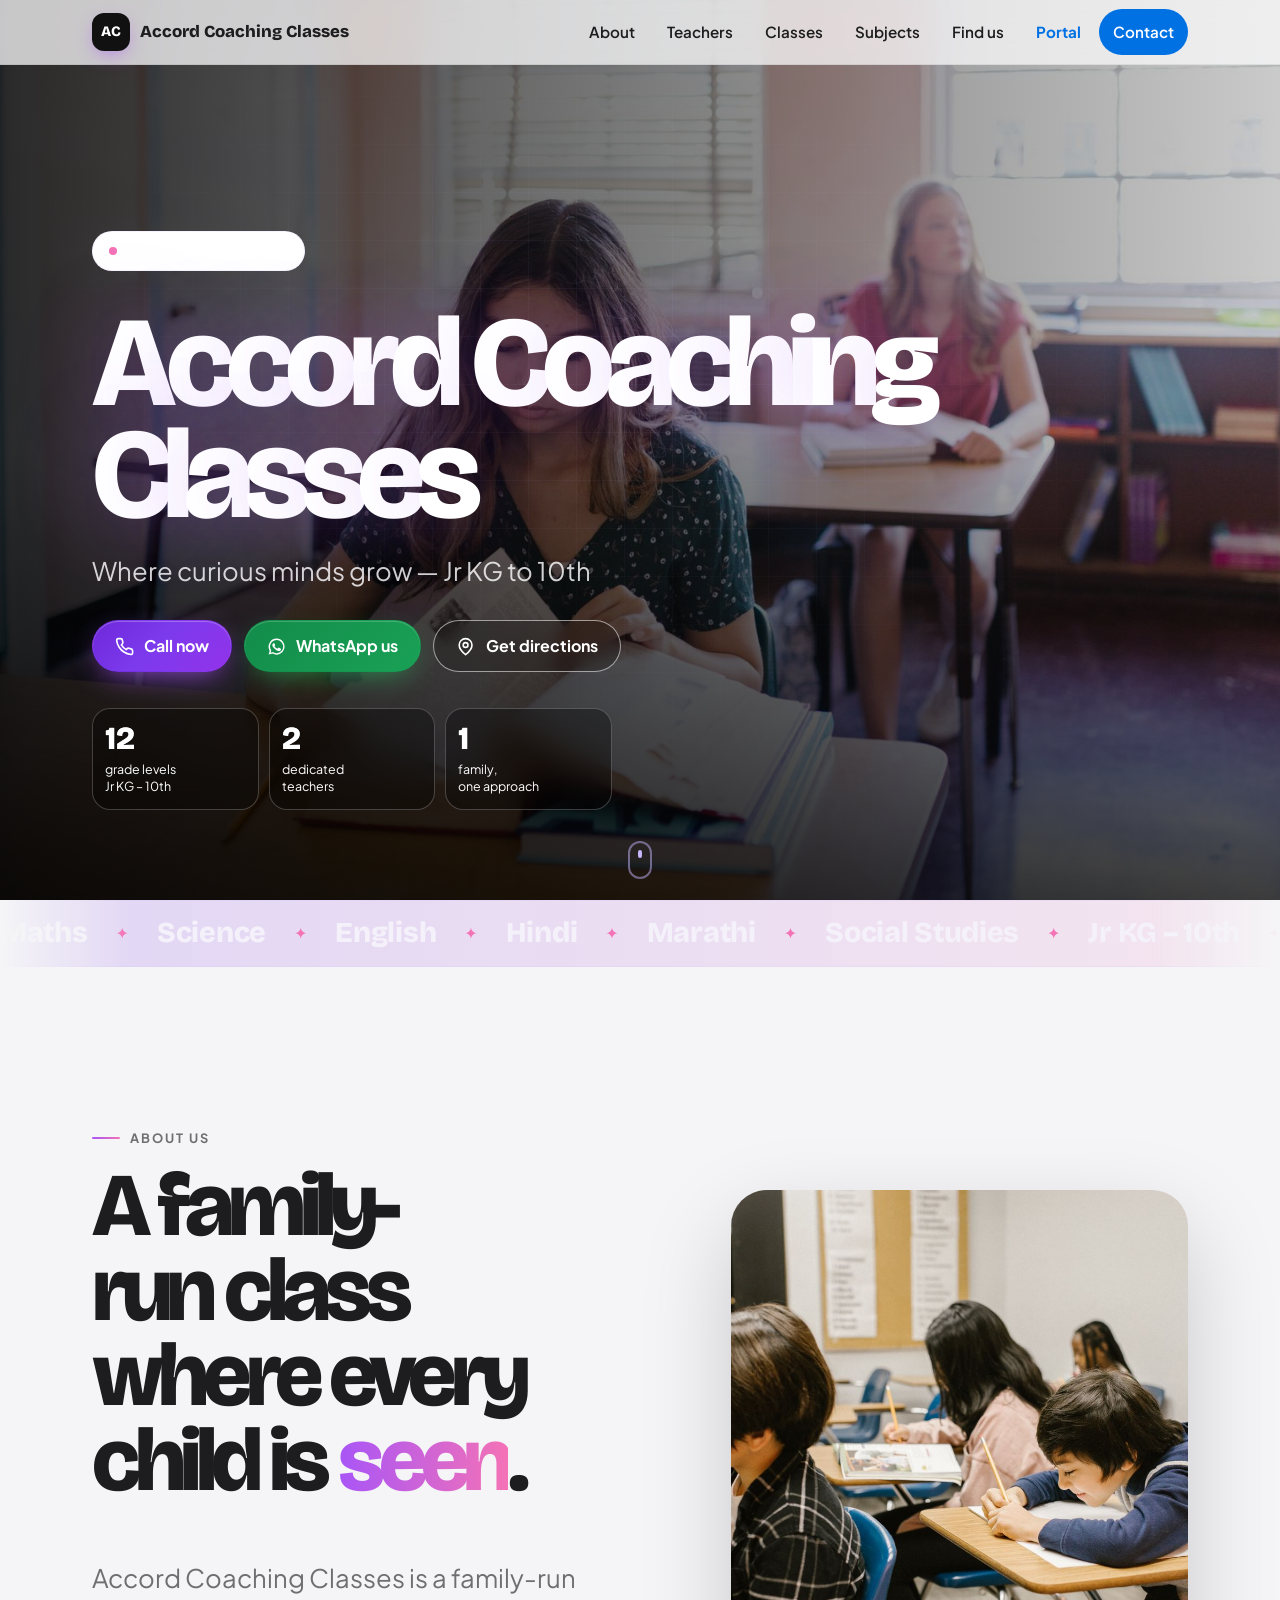
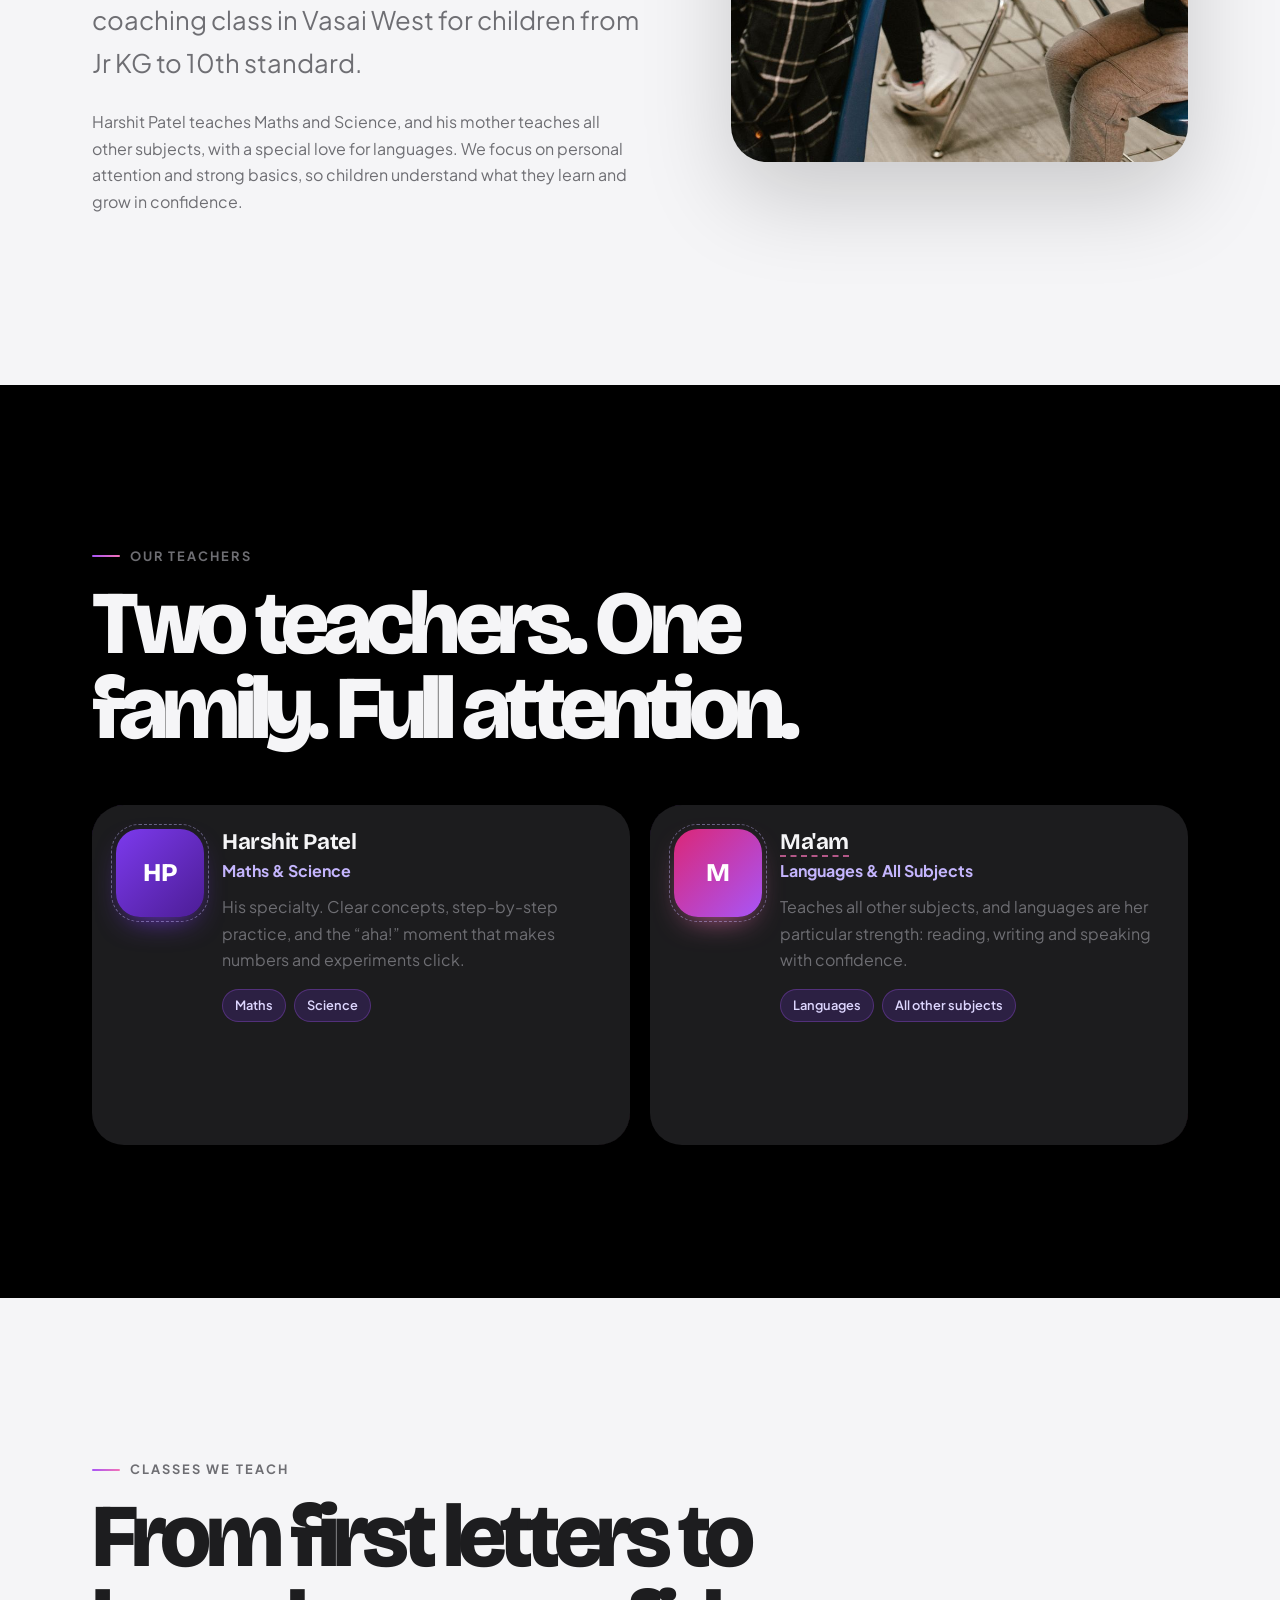
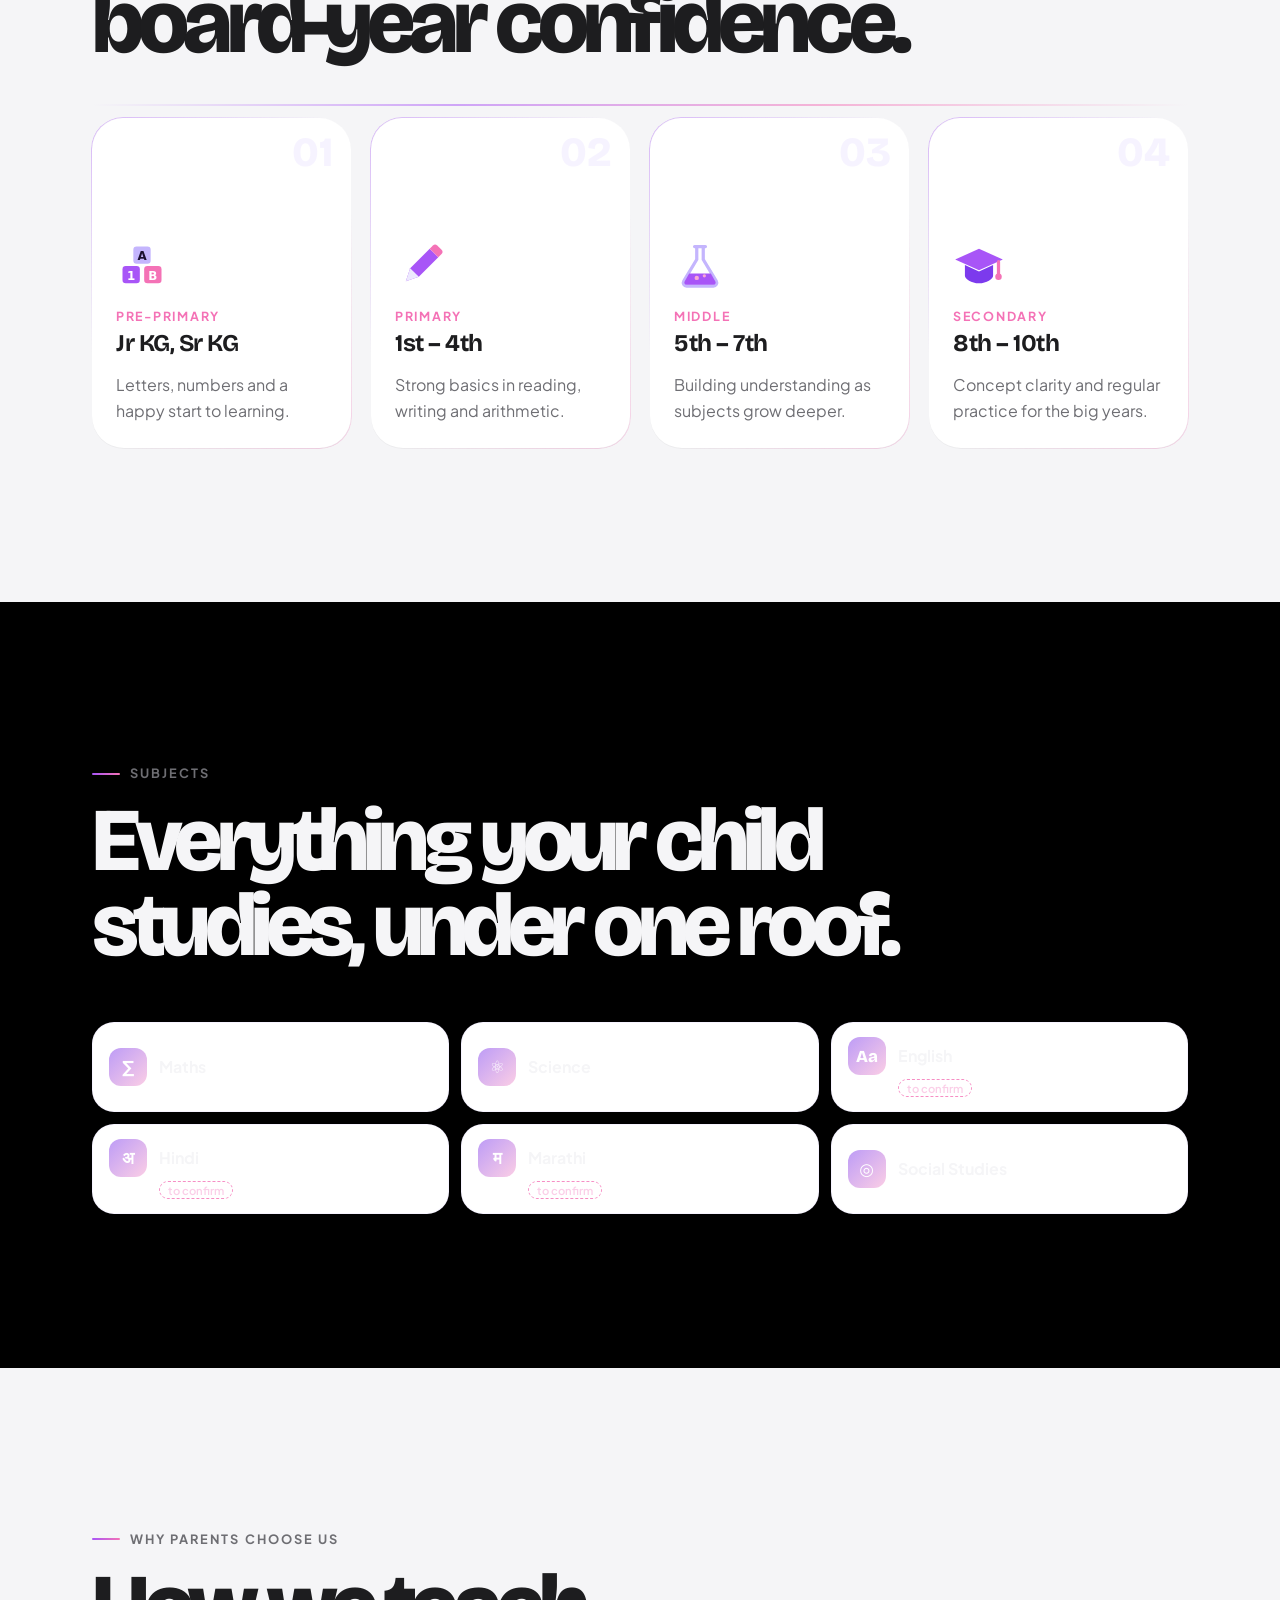
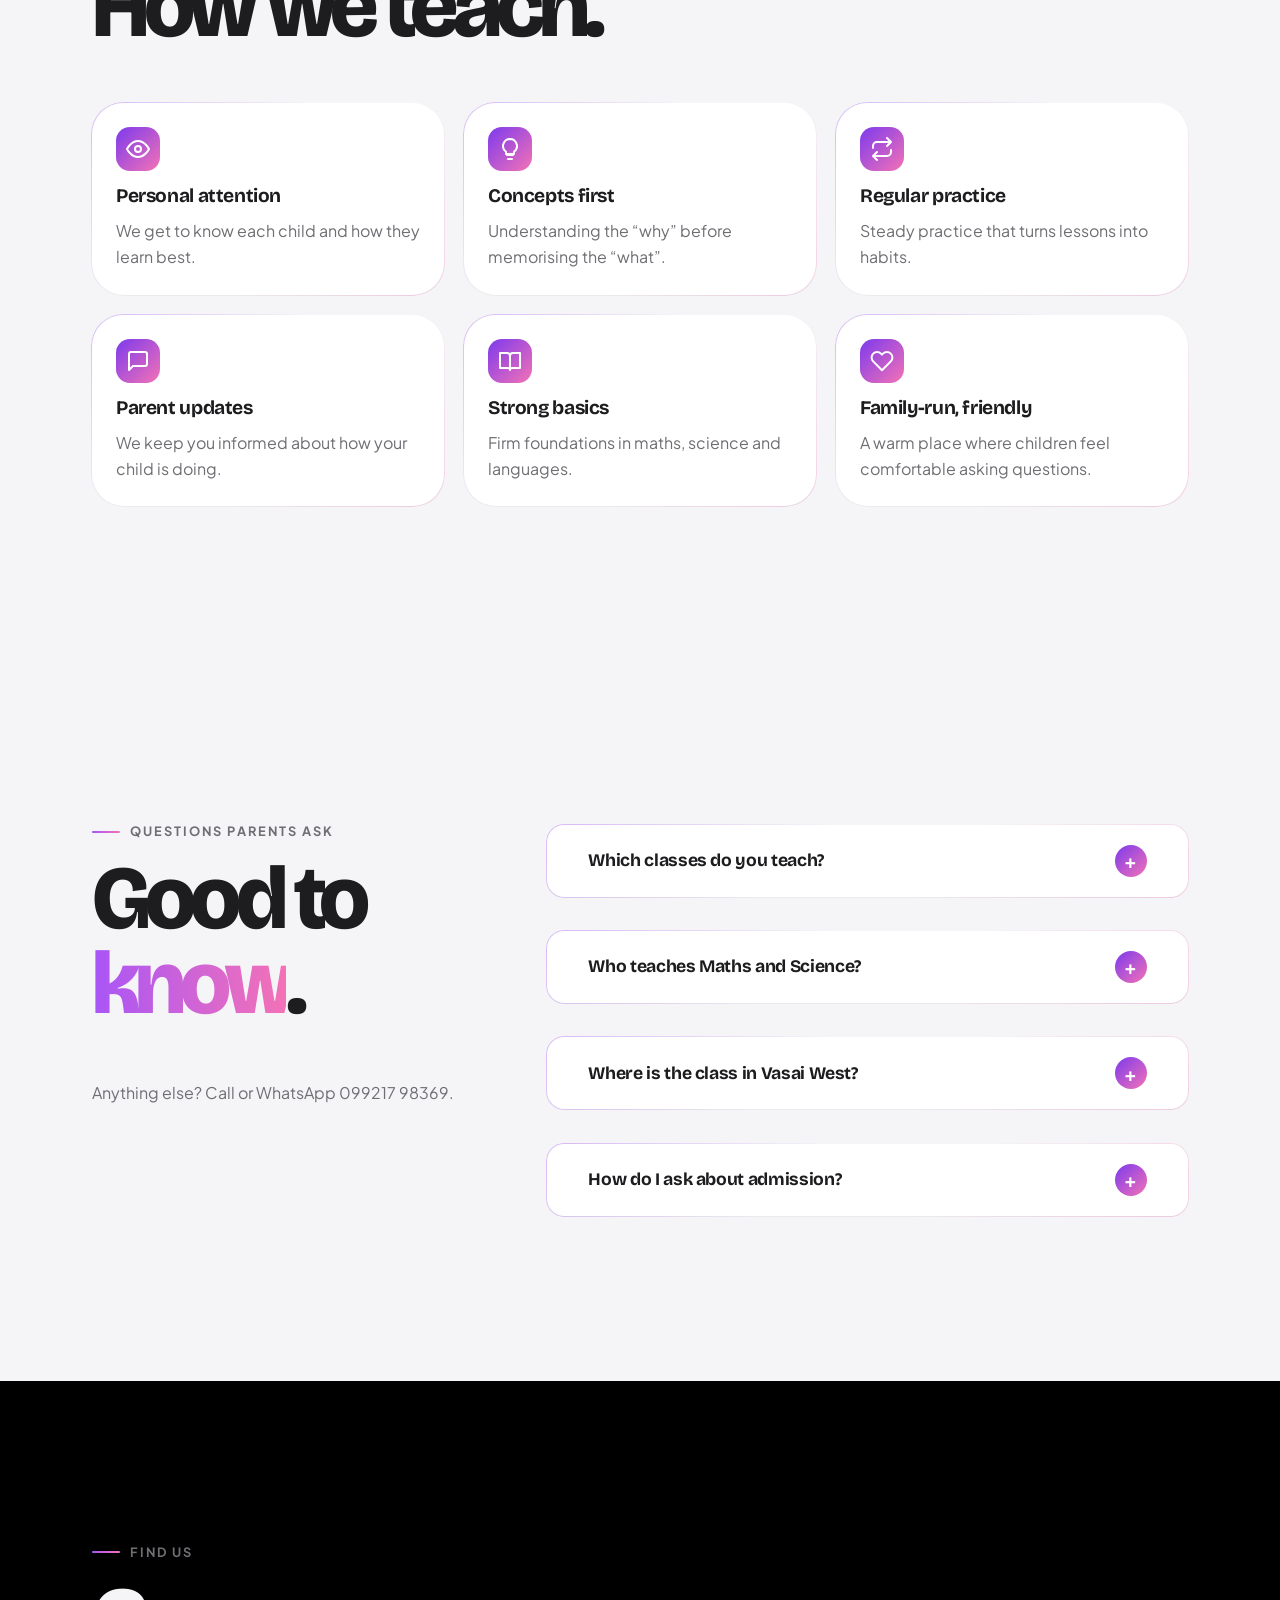
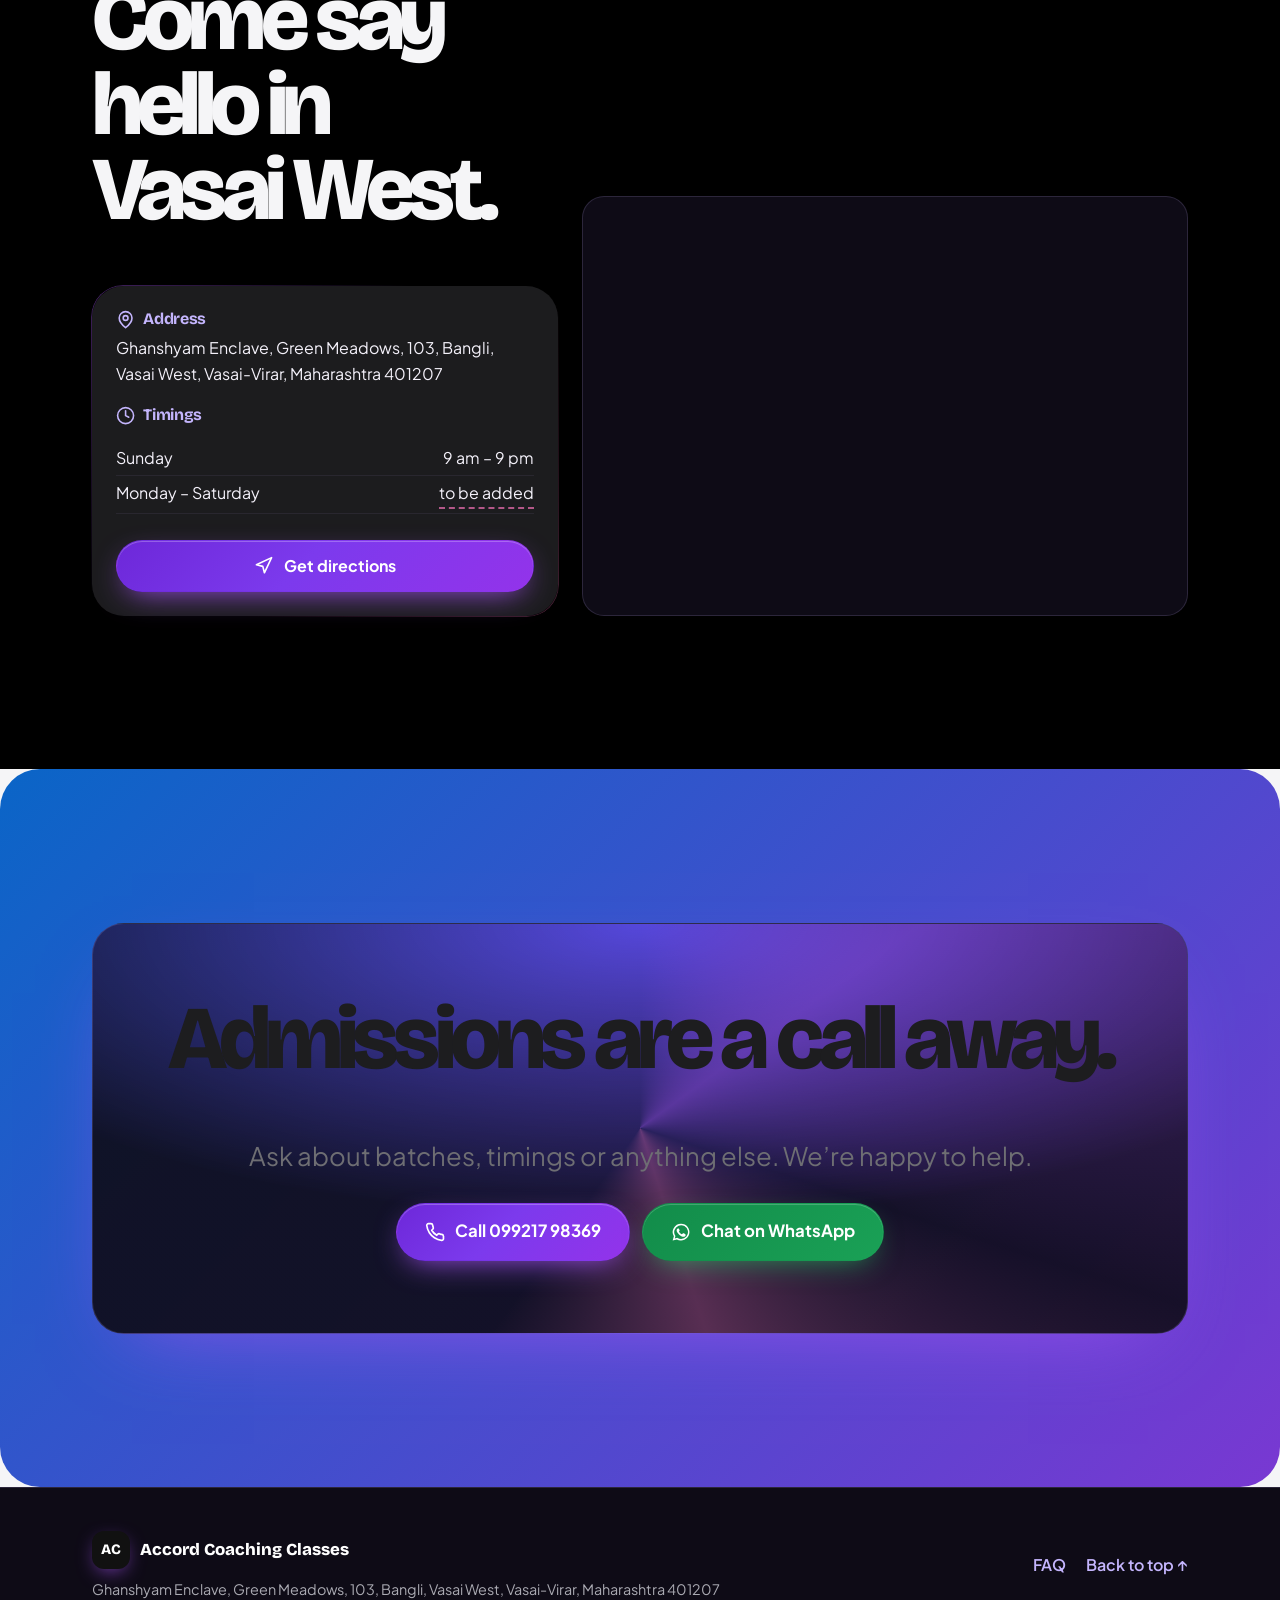
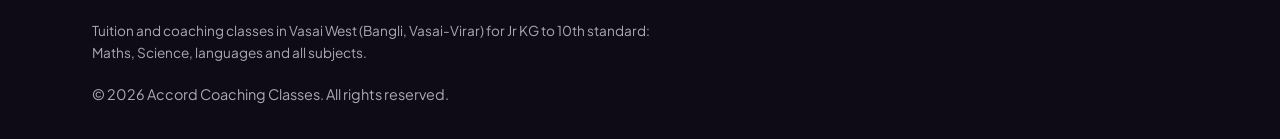
==== commit d49a477d: "Deploy site 2026-11-17: cinematic refresh and student/teacher portal demo" ====
--- a/index.html
+++ b/index.html
@@ -36,6 +36,8 @@
   <link rel="preload" href="assets/fonts/bricolage.woff2" as="font" type="font/woff2" crossorigin>
   <link rel="preload" href="assets/fonts/jakarta.woff2" as="font" type="font/woff2" crossorigin>
   <link rel="stylesheet" href="styles.css">
+  <link rel="stylesheet" href="public-refresh.css">
+  <link rel="stylesheet" href="public-tweaks.css">
   <script type="application/ld+json">{"@context":"https://schema.org","@graph":[{"@type":["EducationalOrganization","LocalBusiness"],"name":"Accord Coaching Classes","@id":"https://harshipatel2006.github.io/accord-coaching-classes-vasai/#organization","description":"Family-run tuition and coaching classes in Vasai West for Jr KG to 10th standard: Maths and Science with Harshit Patel, languages and all other subjects with his mother.","areaServed":["Vasai West","Vasai-Virar"],"knowsAbout":["Maths","Science","Languages"],"employee":[{"@type":"Person","name":"Harshit Patel","jobTitle":"Maths and Science teacher"}],"address":{"@type":"PostalAddress","streetAddress":"Ghanshyam Enclave, Green Meadows, 103, Bangli, Vasai West, Vasai-Virar, Maharashtra 401207","addressLocality":"Vasai West","addressRegion":"Maharashtra","postalCode":"401207","addressCountry":"IN","description":"Plus code 9R74+RX Vasai-Virar, Maharashtra"},"telephone":"+919921798369","url":"https://harshipatel2006.github.io/accord-coaching-classes-vasai/","image":"https://harshipatel2006.github.io/accord-coaching-classes-vasai/assets/og-image.jpg","geo":{"@type":"GeoCoordinates","latitude":19.3645756,"longitude":72.8074277},"hasMap":"https://www.google.com/maps?q=19.3645756,72.8074277","openingHoursSpecification":[{"@type":"OpeningHoursSpecification","dayOfWeek":"https://schema.org/Sunday","opens":"09:00","closes":"21:00"}]},{"@type":"WebSite","@id":"https://harshipatel2006.github.io/accord-coaching-classes-vasai/#website","url":"https://harshipatel2006.github.io/accord-coaching-classes-vasai/","name":"Accord Coaching Classes","inLanguage":"en-IN","publisher":{"@id":"https://harshipatel2006.github.io/accord-coaching-classes-vasai/#organization"}},{"@type":"FAQPage","@id":"https://harshipatel2006.github.io/accord-coaching-classes-vasai/#faq","mainEntity":[{"@type":"Question","name":"Which classes do you teach?","acceptedAnswer":{"@type":"Answer","text":"Every standard from Jr KG and Sr KG through 1st to 10th standard."}},{"@type":"Question","name":"Who teaches Maths and Science?","acceptedAnswer":{"@type":"Answer","text":"Harshit Patel teaches Maths and Science. His mother teaches all other subjects, and languages are her particular strength."}},{"@type":"Question","name":"Where is the class in Vasai West?","acceptedAnswer":{"@type":"Answer","text":"Ghanshyam Enclave, Green Meadows, 103, Bangli, Vasai West, Vasai-Virar, Maharashtra 401207."}},{"@type":"Question","name":"How do I ask about admission?","acceptedAnswer":{"@type":"Answer","text":"Call or WhatsApp 099217 98369 to ask about batches and timings. Directions to the class are below."}}]}]}</script>
 </head>
 <body>
@@ -53,6 +55,7 @@
         <a href="#classes">Classes</a>
         <a href="#subjects">Subjects</a>
         <a href="#find-us">Find us</a>
+        <a href="portal.html">Portal</a>
         <a class="nav__cta" href="#contact">Contact</a>
       </nav>
     </div>
@@ -61,6 +64,8 @@
   <main id="main">
     <!-- 1. Hero -->
     <section class="hero" id="hero" aria-labelledby="hero-title">
+      <video class="hero__video" autoplay muted loop playsinline preload="metadata" poster="assets/media/hero-poster.jpg" aria-hidden="true"><source src="assets/media/hero.mp4" type="video/mp4"></video>
+      <div class="hero__shade" aria-hidden="true"></div>
       <div class="aurora" aria-hidden="true">
         <span class="aurora__blob aurora__blob--a"></span>
         <span class="aurora__blob aurora__blob--b"></span>
@@ -174,6 +179,7 @@
           <p class="reveal" data-reveal="up" style="--i:3">Harshit Patel teaches Maths and Science, and his mother teaches all other subjects, with a special love for languages. We focus on personal attention and strong basics, so children understand what they learn and grow in confidence.</p>
         </div>
         <div class="about__art reveal" data-reveal="scale" style="--i:2" aria-hidden="true">
+          <img class="editorial-photo" src="assets/media/classroom.jpg" width="1600" height="1067" loading="lazy" decoding="async" alt="">
           <svg viewBox="0 0 320 320" class="orbit">
             <defs>
               <linearGradient id="g-orb" x1="0" y1="0" x2="1" y2="1">
--- a/public-refresh.css
+++ b/public-refresh.css
@@ -0,0 +1 @@
+:root{--bg:#f5f5f7;--surface:#fff;--ink:#1d1d1f;--muted:#6e6e73;--blue:#0071e3}body{background:var(--bg);color:var(--ink)}.topbar{background:rgba(250,250,252,.76);border-bottom:1px solid rgba(0,0,0,.07);backdrop-filter:saturate(180%) blur(20px);-webkit-backdrop-filter:saturate(180%) blur(20px)}.brand,.nav a{color:#1d1d1f}.brand__mark{background:#111;color:#fff}.nav__cta{background:#0071e3!important;color:#fff!important}.nav a[href="portal.html"]{color:#0071e3;font-weight:800}.hero{min-height:100svh;isolation:isolate;background:#111;display:grid;align-items:end;padding:clamp(7rem,16vh,11rem) 0 clamp(4rem,10vh,7rem);overflow:hidden}.hero__video,.hero__shade{position:absolute;inset:0;width:100%;height:100%}.hero__video{object-fit:cover;z-index:-3}.hero__shade{z-index:-2;background:linear-gradient(90deg,rgba(0,0,0,.83),rgba(0,0,0,.2)),linear-gradient(0deg,rgba(0,0,0,.7),transparent 50%)}.hero .aurora,.hero .stars,.hero .symbols,.hero__art{display:none}.hero__grid{display:block}.hero__in{max-width:960px;margin:0}.hero__title{font-size:clamp(4rem,10vw,9rem);line-height:.88;letter-spacing:-.075em;text-wrap:balance}.hero__name,.hero__name .l{color:#fff!important;background:none!important;-webkit-text-fill-color:#fff}.hero__tag{color:rgba(255,255,255,.82);font-size:clamp(1.15rem,2vw,1.65rem);max-width:650px}.hero .eyebrow,.hero .stats strong,.hero .stats span{color:#fff}.hero .stats{border-color:rgba(255,255,255,.24)}.hero .btn--ghost{border-color:rgba(255,255,255,.55);color:#fff;background:rgba(0,0,0,.18)}.section{background:var(--bg);padding-block:clamp(6rem,12vw,11rem)}.section--alt{background:#000;color:#f5f5f7}.section h2{font-size:clamp(3rem,7vw,6.8rem);line-height:.95;letter-spacing:-.065em;max-width:1100px}.section .lead{font-size:clamp(1.25rem,2vw,1.8rem);color:#6e6e73}.kicker{color:#0071e3}.card{border:0;border-radius:32px;background:#fff;box-shadow:0 1px 0 rgba(0,0,0,.04)}.section--alt .card{background:#1c1c1e;color:#f5f5f7}.grid{gap:1.25rem}.about{align-items:center;gap:clamp(2rem,7vw,7rem)}.about__art{border-radius:36px;overflow:hidden;aspect-ratio:4/5;box-shadow:0 35px 90px rgba(0,0,0,.18)}.editorial-photo{width:100%;height:100%;object-fit:cover;display:block}.about__art .orbit{display:none}.level{min-height:330px;display:flex;flex-direction:column;justify-content:flex-end}.teacher{min-height:340px}.subject{border-radius:22px}.faq details{border-radius:18px;background:#fff;margin:.7rem 0;padding-inline:1.2rem}.contact{border-radius:40px;background:linear-gradient(135deg,#0a65c7,#7938d2)}@media(max-width:800px){.hero{min-height:92svh}.hero__title{font-size:clamp(3.8rem,18vw,6rem)}.hero__shade{background:linear-gradient(0deg,rgba(0,0,0,.88),rgba(0,0,0,.15) 75%)}.section h2{font-size:clamp(2.8rem,13vw,4.5rem)}.about__art{aspect-ratio:4/3}.topbar{background:rgba(250,250,252,.84)}}@media(prefers-reduced-motion:reduce){.hero__video{display:none}.hero{background:linear-gradient(140deg,#10182a,#5b39a8 60%,#bb567f)}.reveal{opacity:1!important;transform:none!important}}
--- a/public-tweaks.css
+++ b/public-tweaks.css
@@ -0,0 +1,14 @@
+.hero .stats li {
+  background: rgba(0, 0, 0, .34);
+  border: 1px solid rgba(255, 255, 255, .22);
+  backdrop-filter: blur(14px);
+}
+
+.hero .stats li strong,
+.hero .stats li span { color: #fff; }
+
+.footer .brand,
+.footer .brand span { color: #fff; }
+.footer__addr,
+.footer__seo,
+.footer__copy { color: #aaaab2; }
